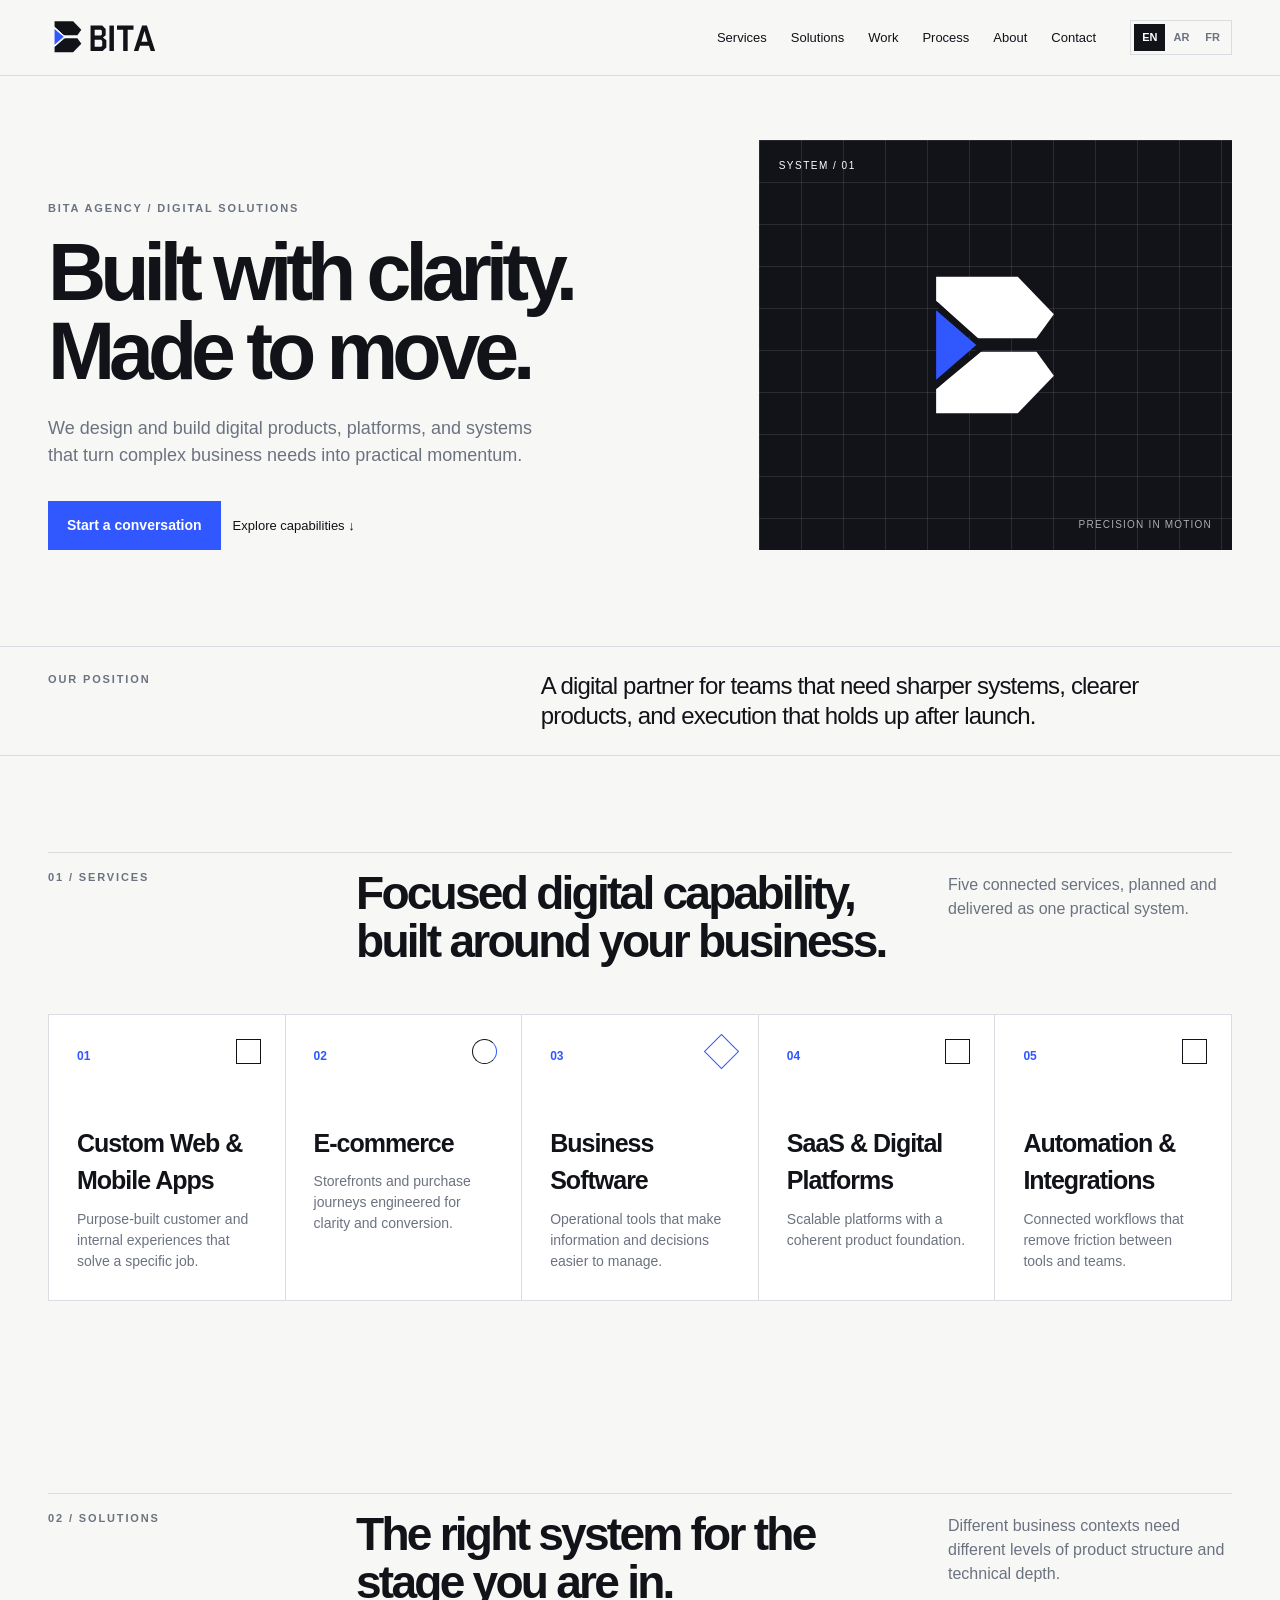
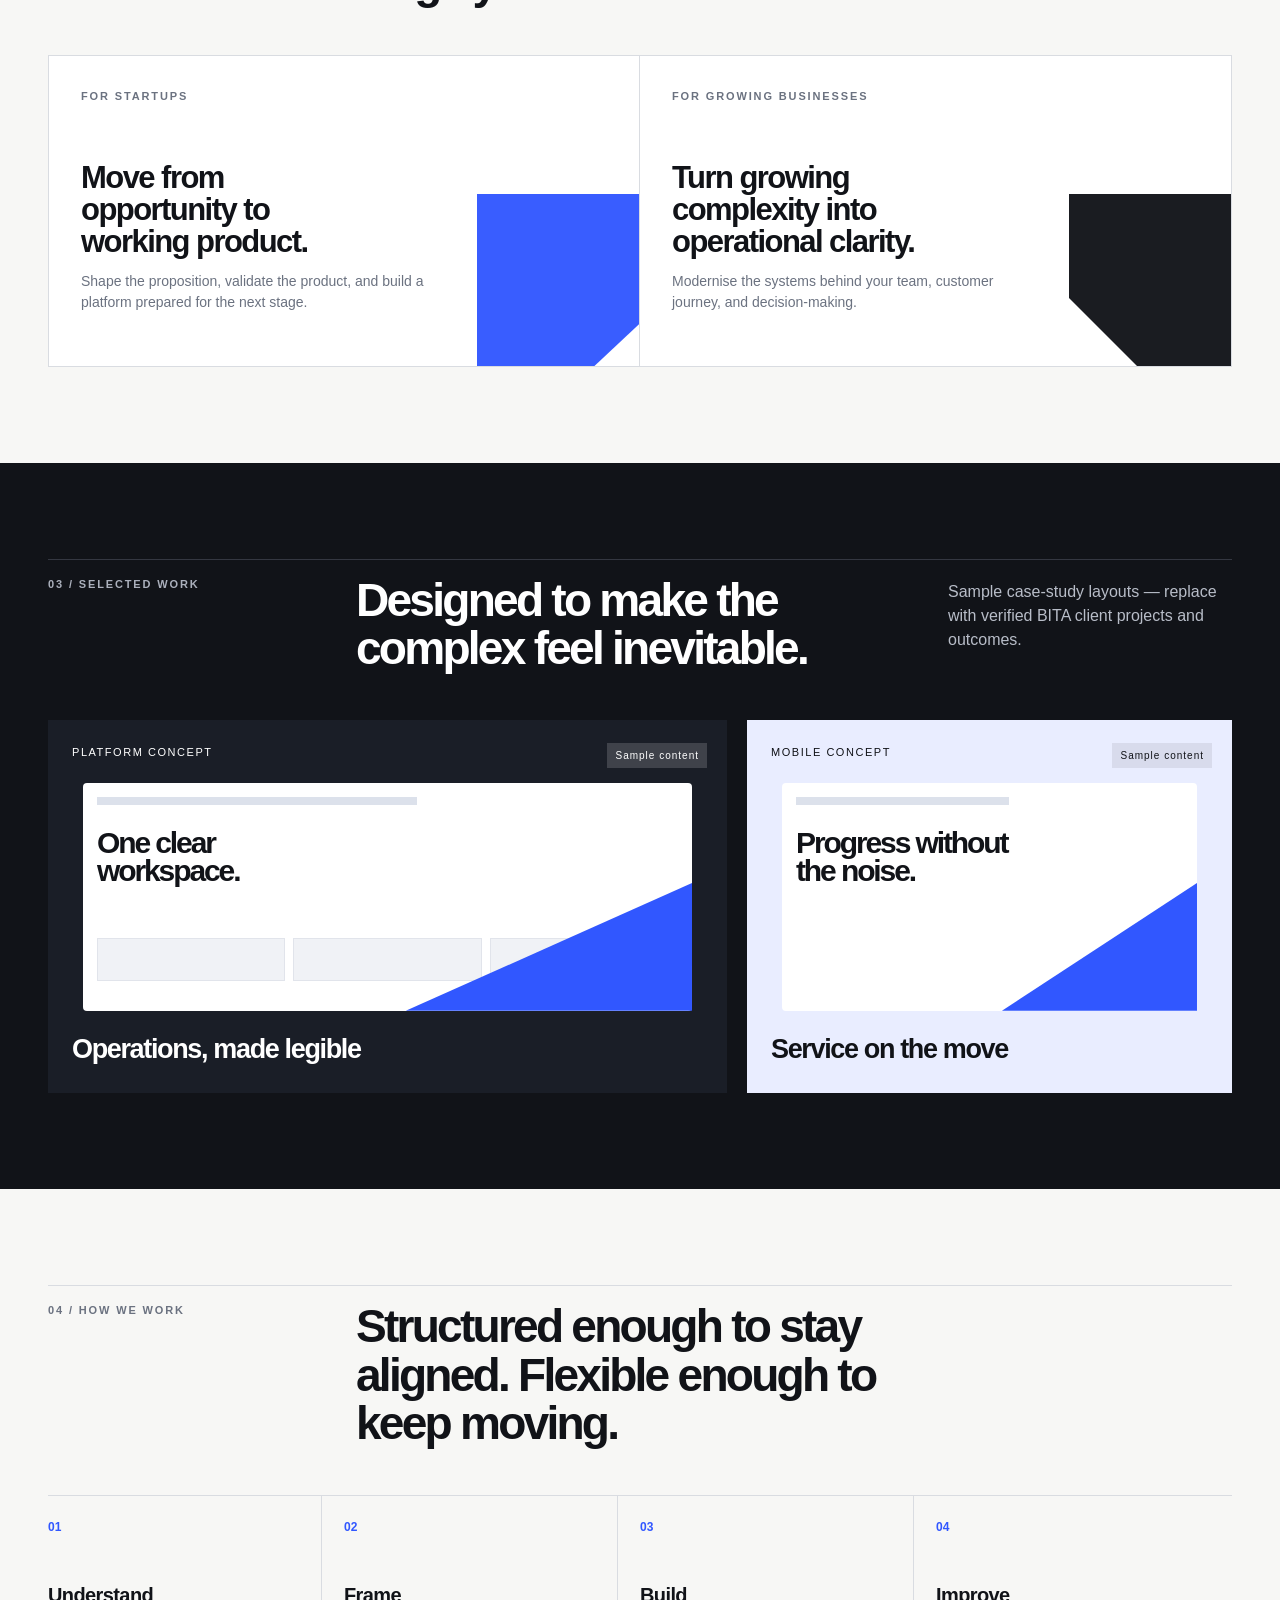
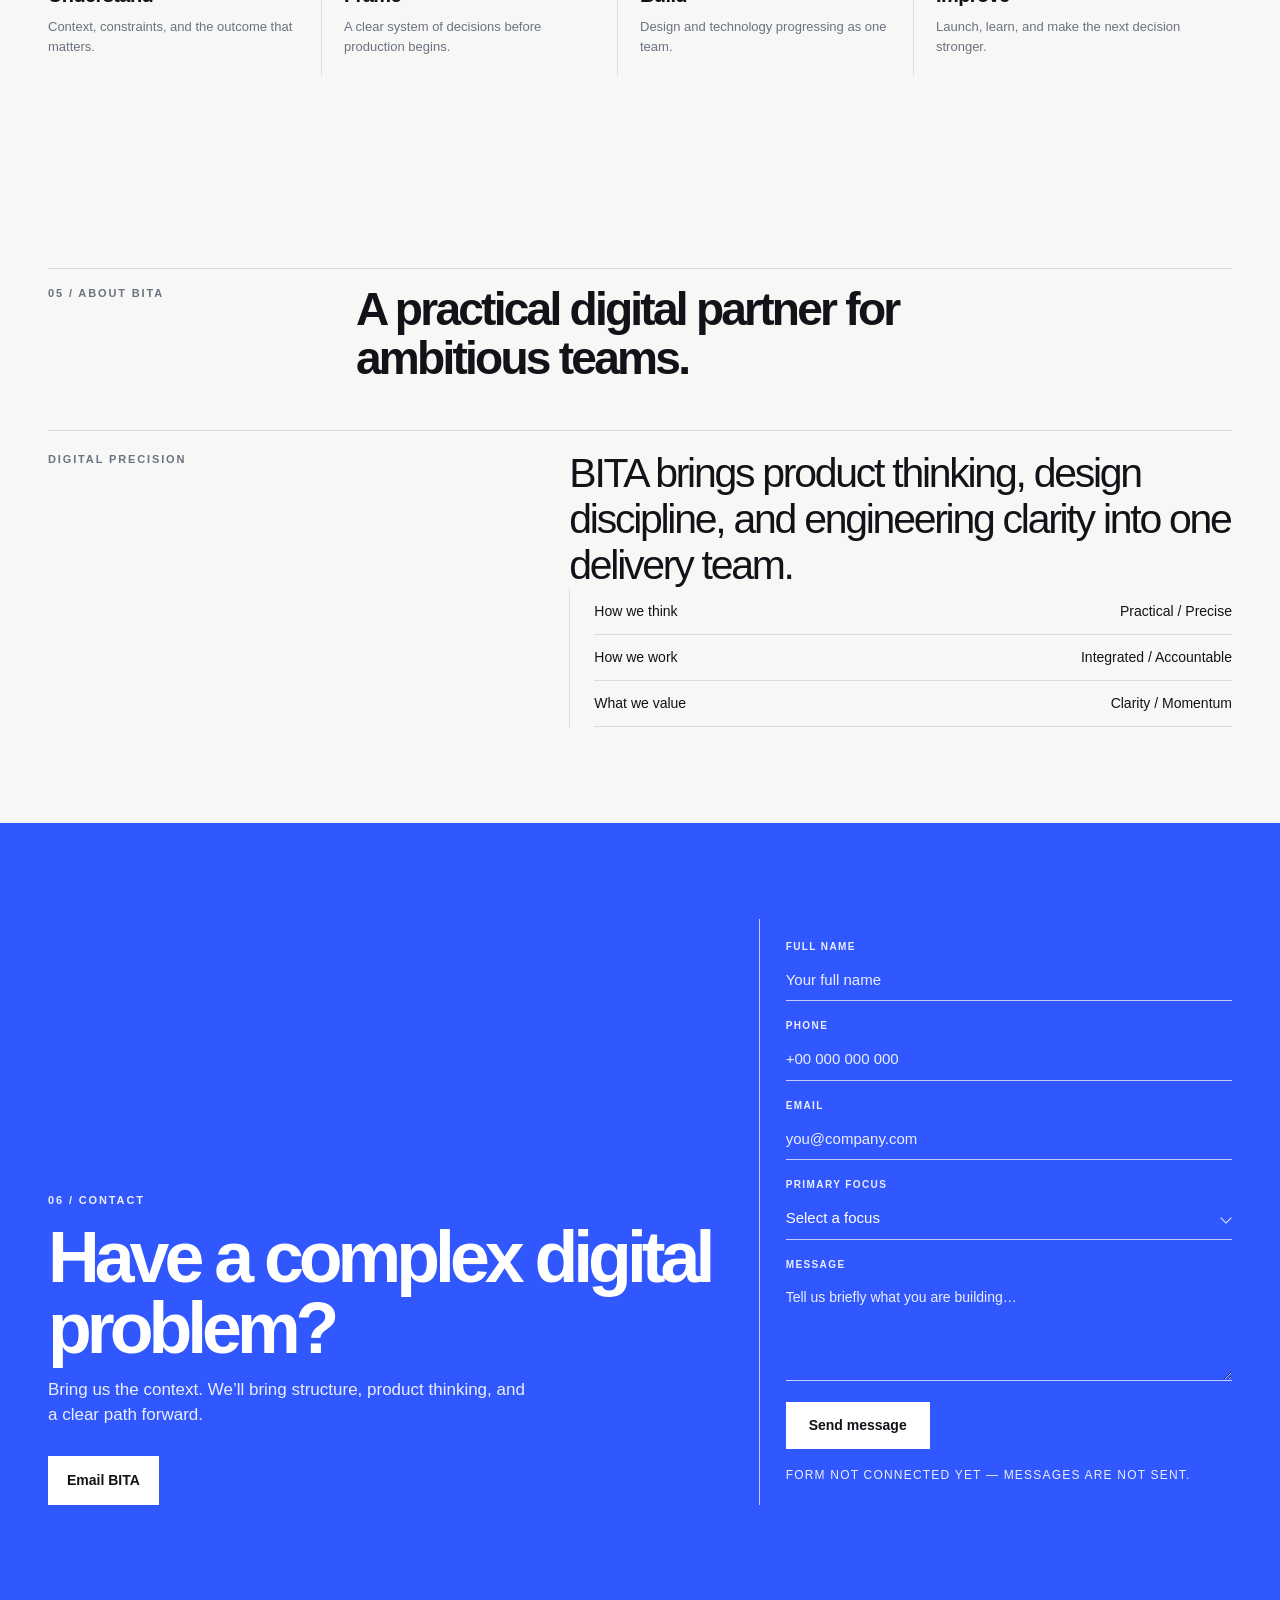
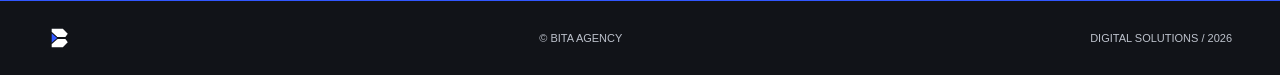
==== index.html @ 22b44eb3 "first commit" ====
<!doctype html>
<html lang="en" dir="ltr" data-lang="en">

<head>
    <meta charset="utf-8">
    <meta name="viewport" content="width=device-width,initial-scale=1">
    <title>BITA — Digital Solutions</title>
    <link rel="icon" href="favicon.svg" type="image/svg+xml">
    <link rel="apple-touch-icon" href="apple-touch-icon.png">
    <style>
        @import url('https://fonts.googleapis.com/css2?family=IBM+Plex+Sans+Arabic:wght@400;500;600&display=swap');

        :root {
            --ink: #111318;
            --blue: #3157FF;
            --paper: #F7F7F5;
            --white: #fff;
            --muted: #6B7280;
            --line: #D9DCE1;
            --s8: 8px;
            --s12: 12px;
            --s16: 16px;
            --s24: 24px;
            --s32: 32px;
            --s48: 48px;
            --s64: 64px;
            --s96: 96px;
            --font: "Geist", "Arial", sans-serif;
            --arabic: "IBM Plex Sans Arabic", Arial, sans-serif
        }

        * {
            box-sizing: border-box
        }

        html {
            scroll-behavior: smooth
        }

        body {
            margin: 0;
            background: var(--paper);
            color: var(--ink);
            font-family: var(--font);
            font-size: 16px;
            line-height: 1.5
        }

        button {
            font: inherit
        }

        button:focus-visible,
        a:focus-visible {
            outline: 3px solid var(--blue);
            outline-offset: 3px
        }

        .wrap {
            max-width: 1440px;
            margin: auto;
            padding: 0 48px
        }

        .eyebrow {
            font-size: 11px;
            font-weight: 700;
            letter-spacing: .17em;
            text-transform: uppercase;
            color: var(--muted)
        }

        .rule {
            height: 1px;
            background: var(--line)
        }

        .logo {
            display: flex;
            align-items: center;
            color: var(--ink)
        }

        .logo svg {
            display: block;
            width: auto;
            height: 36px
        }

        .mark-foot,
        .mark-hero {
            display: block;
            flex: 0 0 auto
        }

        .mark-foot svg {
            display: block;
            width: auto;
            height: 26px
        }

        header {
            height: 76px;
            display: flex;
            align-items: center;
            border-bottom: 1px solid var(--line)
        }

        header .wrap {
            width: 100%;
            display: flex;
            justify-content: space-between;
            align-items: center
        }

        .nav {
            display: flex;
            align-items: center;
            gap: 24px
        }

        .nav button,
        .text-button {
            background: transparent;
            border: 0;
            color: var(--ink);
            cursor: pointer;
            padding: 8px 0;
            font-size: 13px
        }

        .nav button:hover,
        .text-button:hover {
            color: var(--blue)
        }

        .lang {
            display: flex;
            border: 1px solid var(--line);
            padding: 3px;
            margin-left: 10px
        }

        .lang button {
            border: 0;
            background: transparent;
            padding: 5px 8px;
            font-size: 11px;
            font-weight: 700;
            cursor: pointer;
            color: var(--muted)
        }

        .lang button.active {
            background: var(--ink);
            color: #fff
        }

        .menu {
            display: none;
            background: none;
            border: 0;
            font-size: 24px
        }

        .hero {
            padding: var(--s64) 0 var(--s48);
            min-height: 570px;
            position: relative;
            overflow: hidden
        }

        .hero-grid {
            display: grid;
            grid-template-columns: 7fr 5fr;
            gap: var(--s48);
            align-items: end
        }

        .hero h1 {
            font-size: clamp(48px, 6.3vw, 88px);
            letter-spacing: -.075em;
            line-height: .98;
            max-width: 800px;
            margin: var(--s16) 0 var(--s24)
        }

        .hero p {
            max-width: 510px;
            font-size: 18px;
            color: var(--muted);
            margin: 0 0 var(--s32)
        }

        .actions {
            display: flex;
            gap: 12px;
            align-items: center
        }

        .button {
            border: 1px solid var(--ink);
            padding: 13px 18px;
            cursor: pointer;
            font-size: 14px;
            font-weight: 650;
            transition: .2s
        }

        .button.primary {
            background: var(--blue);
            color: #fff;
            border-color: var(--blue)
        }

        .button.primary:hover {
            background: #2447da
        }

        .button.dark {
            background: var(--ink);
            color: #fff
        }

        .button.ghost {
            background: transparent;
            color: var(--ink)
        }

        .hero-art {
            height: 410px;
            position: relative;
            background: var(--ink);
            overflow: hidden
        }

        .hero-art .gridlines {
            position: absolute;
            inset: 0;
            background-image: linear-gradient(rgba(255, 255, 255, .1) 1px, transparent 1px), linear-gradient(90deg, rgba(255, 255, 255, .1) 1px, transparent 1px);
            background-size: 42px 42px
        }

        .mark-hero {
            position: absolute;
            top: 50%;
            left: 50%;
            transform: translate(-50%, -50%);
            width: auto;
            height: 190px
        }

        .mark-hero svg {
            display: block;
            width: auto;
            height: 100%
        }

        .corner-note {
            position: absolute;
            left: 20px;
            top: 18px;
            color: #fff;
            font-size: 10px;
            letter-spacing: .15em;
            text-transform: uppercase
        }

        .axis {
            position: absolute;
            right: 20px;
            bottom: 18px;
            color: #fff;
            font-size: 10px;
            letter-spacing: .12em;
            opacity: .65
        }

        .statement-band {
            border-top: 1px solid var(--line);
            border-bottom: 1px solid var(--line);
            padding: 24px 0
        }

        .statement {
            display: grid;
            grid-template-columns: 2fr 3fr;
            gap: 32px
        }

        .statement p {
            font-size: 24px;
            line-height: 1.25;
            letter-spacing: -.035em;
            margin: 0;
            max-width: 710px
        }

        .section {
            padding: var(--s96) 0
        }

        .section-head {
            display: grid;
            grid-template-columns: 3fr 6fr 3fr;
            gap: 24px;
            border-top: 1px solid var(--line);
            padding-top: 16px;
            margin-bottom: 48px
        }

        .section-title {
            font-size: clamp(30px, 3.6vw, 52px);
            line-height: 1.05;
            letter-spacing: -.06em;
            margin: 0
        }

        .section-intro {
            color: var(--muted);
            margin: 4px 0 0;
            max-width: 430px
        }

        .services {
            display: grid;
            grid-template-columns: repeat(5, 1fr);
            border: 1px solid var(--line);
            border-right: 0
        }

        .solutions {
            display: grid;
            grid-template-columns: 1fr 1fr;
            border: 1px solid var(--line)
        }

        .solution {
            padding: 32px;
            min-height: 310px;
            position: relative;
            border-right: 1px solid var(--line);
            background: var(--white);
            overflow: hidden
        }

        .solution:last-child {
            border-right: 0
        }

        .solution h3 {
            font-size: 31px;
            line-height: 1.04;
            letter-spacing: -.05em;
            max-width: 270px;
            margin: 58px 0 12px
        }

        .solution p {
            max-width: 370px;
            font-size: 14px;
            color: var(--muted);
            margin: 0
        }

        .solution .solution-mark {
            position: absolute;
            right: -28px;
            bottom: -18px;
            width: 190px;
            height: 190px;
            background: var(--blue);
            clip-path: polygon(0 0, 100% 0, 100% 55%, 52% 100%, 0 100%);
            opacity: .96
        }

        .solution.growth .solution-mark {
            background: var(--ink);
            clip-path: polygon(0 0, 100% 0, 100% 100%, 45% 100%, 0 55%)
        }

        .about-grid {
            display: grid;
            grid-template-columns: 5fr 7fr;
            border-top: 1px solid var(--line);
            padding-top: 20px;
            gap: 48px
        }

        .about-copy {
            font-size: clamp(25px, 3.2vw, 43px);
            line-height: 1.12;
            letter-spacing: -.055em;
            margin: 0;
            max-width: 690px
        }

        .about-list {
            border-left: 1px solid var(--line);
            padding-left: 24px
        }

        .about-list div {
            padding: 12px 0;
            border-bottom: 1px solid var(--line);
            display: flex;
            justify-content: space-between;
            font-size: 14px
        }

        .about-list span:last-child {
            color: var(--muted)
        }

        .service {
            padding: 28px;
            border-right: 1px solid var(--line);
            min-height: 260px;
            position: relative;
            background: var(--white)
        }

        .service:hover {
            background: #f1f3ff
        }

        .service-no {
            font-size: 12px;
            color: var(--blue);
            font-weight: 700
        }

        .service h3 {
            font-size: 25px;
            letter-spacing: -.04em;
            margin: 58px 0 9px
        }

        .service p {
            font-size: 14px;
            color: var(--muted);
            margin: 0
        }

        .service .line-icon {
            position: absolute;
            right: 24px;
            top: 24px;
            width: 25px;
            height: 25px;
            border: 1.5px solid var(--ink)
        }

        .service:nth-child(2) .line-icon {
            border-radius: 50%;
            border-right-color: var(--blue)
        }

        .service:nth-child(3) .line-icon {
            transform: rotate(45deg);
            border-color: var(--blue)
        }

        .work {
            background: var(--ink);
            color: #fff
        }

        .work .section-head {
            border-color: #343741
        }

        .work .eyebrow {
            color: #abb0bc
        }

        .work .section-intro {
            color: #b8bdc8
        }

        .work-grid {
            display: grid;
            grid-template-columns: 1.4fr 1fr;
            gap: 20px
        }

        .case {
            min-height: 370px;
            position: relative;
            padding: 24px;
            overflow: hidden;
            background: #1a1e27;
            display: flex;
            flex-direction: column
        }

        .case.light {
            background: #e9edff;
            color: var(--ink)
        }

        .case small {
            font-size: 11px;
            letter-spacing: .14em;
            text-transform: uppercase
        }

        .case h3 {
            margin: auto 0 0;
            font-size: 27px;
            letter-spacing: -.05em
        }

        .case .sample {
            position: absolute;
            top: 23px;
            right: 20px;
            background: rgba(255, 255, 255, .16);
            padding: 5px 8px;
            font-size: 10px;
            letter-spacing: .1em
        }

        .light .sample {
            background: rgba(17, 19, 24, .08)
        }

        .screen {
            position: relative;
            flex: 0 0 auto;
            height: 228px;
            margin: 22px 11px 18px;
            background: #fff;
            color: var(--ink);
            padding: 14px;
            border-radius: 4px
        }

        .screen-nav {
            height: 8px;
            width: 55%;
            background: #dce1eb;
            margin-bottom: 24px
        }

        .screen-title {
            font-weight: 800;
            font-size: 30px;
            letter-spacing: -.07em;
            max-width: 220px;
            line-height: .95
        }

        .screen-blue {
            position: absolute;
            right: 0;
            bottom: 0;
            width: 47%;
            height: 56%;
            background: var(--blue);
            clip-path: polygon(100% 0, 100% 100%, 0 100%)
        }

        .screen-grid {
            position: absolute;
            bottom: 30px;
            left: 14px;
            right: 14px;
            display: grid;
            grid-template-columns: repeat(3, 1fr);
            gap: 8px
        }

        .screen-grid b {
            height: 43px;
            background: #f0f2f6;
            border: 1px solid #e1e4eb
        }

        .process {
            display: grid;
            grid-template-columns: repeat(4, 1fr);
            border-top: 1px solid var(--line)
        }

        .step {
            padding: 22px 22px 0 0;
            margin-right: 22px;
            border-right: 1px solid var(--line);
            min-height: 180px
        }

        .step:last-child {
            border: 0
        }

        .step b {
            display: block;
            font-size: 12px;
            color: var(--blue);
            margin-bottom: 44px
        }

        .step h3 {
            font-size: 20px;
            letter-spacing: -.03em;
            margin: 0 0 7px
        }

        .step p {
            font-size: 13px;
            color: var(--muted);
            margin: 0
        }

        .contact {
            padding: var(--s96) 0;
            background: var(--blue);
            color: #fff
        }

        .contact-grid {
            display: grid;
            grid-template-columns: 7fr 5fr;
            gap: 48px;
            align-items: end
        }

        .contact h2 {
            font-size: clamp(44px, 5.6vw, 76px);
            line-height: .98;
            letter-spacing: -.07em;
            margin: 14px 0
        }

        .contact p {
            max-width: 490px;
            margin: 0;
            color: rgba(255, 255, 255, .9);
            font-size: 17px
        }

        .contact .button {
            background: #fff;
            border-color: #fff;
            color: var(--ink);
            margin-top: 28px
        }

        .contact-side {
            border-left: 1px solid rgba(255, 255, 255, .7);
            padding: 20px 0 20px 26px
        }

        .contact-side p {
            font-size: 12px;
            line-height: 1.6
        }

        .contact .eyebrow {
            color: rgba(255, 255, 255, .9)
        }

        .contact-form {
            display: grid;
            gap: 17px;
            margin: 0
        }

        .field {
            display: grid;
            gap: 6px
        }

        .field label {
            font-size: 10px;
            font-weight: 700;
            letter-spacing: .14em;
            text-transform: uppercase;
            color: rgba(255, 255, 255, .9)
        }

        .field input,
        .field select,
        .field textarea {
            width: 100%;
            background: transparent;
            border: 0;
            border-bottom: 1px solid rgba(255, 255, 255, .7);
            color: #fff;
            font: inherit;
            font-size: 15px;
            padding: 9px 0;
            border-radius: 0;
            appearance: none;
            -webkit-appearance: none;
            transition: border-color .2s, box-shadow .2s
        }

        .field textarea {
            resize: vertical;
            min-height: 92px;
            line-height: 1.5;
            font-size: 14px
        }

        .field input::placeholder,
        .field textarea::placeholder {
            color: rgba(255, 255, 255, .9);
            opacity: 1
        }

        .field input:focus,
        .field select:focus,
        .field textarea:focus {
            outline: none;
            border-bottom-color: #fff;
            box-shadow: 0 1px 0 0 #fff
        }

        .sel {
            position: relative;
            display: block
        }

        .sel:after {
            content: "";
            position: absolute;
            inset-inline-end: 2px;
            top: 16px;
            width: 7px;
            height: 7px;
            border-right: 1.5px solid rgba(255, 255, 255, .9);
            border-bottom: 1.5px solid rgba(255, 255, 255, .9);
            transform: rotate(45deg);
            pointer-events: none
        }

        .field select option {
            background: #111318;
            color: #fff
        }

        .contact-form .contact-submit {
            justify-self: start;
            margin: 4px 0 0;
            padding: 12px 22px;
            background: #fff;
            border-color: #fff;
            color: var(--ink);
            font-weight: 650;
            cursor: pointer
        }

        .contact-form .sample-note {
            margin: 0;
            color: rgba(255, 255, 255, .9);
            opacity: 1;
            max-width: none;
            font-size: 12px;
            line-height: 1.6
        }

        .sample-note {
            font-size: 10px;
            letter-spacing: .1em;
            text-transform: uppercase;
            opacity: .72
        }

        footer {
            padding: 24px 0;
            background: var(--ink);
            color: #fff
        }

        footer .wrap {
            display: flex;
            align-items: center;
            gap: 16px;
            justify-content: space-between;
            font-size: 11px;
            color: #bdc2cc
        }

        .ar {
            font-family: var(--arabic);
            display: none
        }

        .fr {
            display: none
        }

        html[data-lang="ar"] .en,
        html[data-lang="fr"] .en {
            display: none
        }

        html[data-lang="ar"] .fr,
        html[data-lang="fr"] .ar {
            display: none
        }

        html[data-lang="ar"] .ar,
        html[data-lang="fr"] .fr {
            display: block
        }

        html[data-lang="ar"] .hero h1,
        html[data-lang="ar"] .section-title,
        html[data-lang="ar"] .contact h2 {
            letter-spacing: -.04em
        }

        html[data-lang="ar"] .hero-grid,
        html[data-lang="ar"] .contact-grid {
            direction: rtl
        }

        html[data-lang="ar"] .hero-art {
            text-align: left
        }

        html[data-lang="ar"] .statement,
        html[data-lang="ar"] .section-head {
            direction: rtl
        }

        html[data-lang="ar"] .service,
        html[data-lang="ar"] .step {
            text-align: right
        }

        html[data-lang="ar"] .step {
            border-right: 0;
            border-left: 1px solid var(--line);
            padding: 22px 0 0 22px;
            margin: 0 0 0 22px
        }

        html[data-lang="ar"] .contact-side {
            border-left: 0;
            border-right: 1px solid rgba(255, 255, 255, .7);
            padding: 20px 26px 20px 0
        }

        @media(max-width:1050px) {
            .services {
                grid-template-columns: repeat(3, 1fr)
            }
        }

        @media(max-width:760px) {
            .wrap {
                padding: 0 20px
            }

            .nav {
                display: flex;
                margin-left: auto
            }

            .nav>button {
                display: none
            }

            .lang {
                margin-left: 0
            }

            .menu {
                display: block
            }

            .hero {
                padding: 48px 0 24px
            }

            .hero-grid,
            .contact-grid,
            .statement {
                grid-template-columns: 1fr;
                gap: 28px
            }

            .hero-art {
                height: 280px
            }

            .mark-hero {
                height: 120px
            }

            .hero h1 {
                font-size: 51px
            }

            .section {
                padding: 64px 0
            }

            .section-head {
                grid-template-columns: 1fr;
                gap: 14px;
                margin-bottom: 28px
            }

            .services,
            .work-grid,
            .process,
            .solutions,
            .about-grid {
                grid-template-columns: 1fr
            }

            .solution {
                border-right: 0;
                border-bottom: 1px solid var(--line);
                min-height: 240px
            }

            .solution:last-child {
                border-bottom: 0
            }

            .about-list {
                border-left: 0;
                padding-left: 0
            }

            .services {
                border-right: 1px solid var(--line)
            }

            .service {
                min-height: 190px;
                border-right: 0;
                border-bottom: 1px solid var(--line)
            }

            .process {
                border-top: 1px solid var(--line)
            }

            .step,
            html[data-lang="ar"] .step {
                border-right: 0;
                border-left: 0;
                border-bottom: 1px solid var(--line);
                padding: 20px 0;
                margin: 0;
                min-height: 0
            }

            .step b {
                margin-bottom: 24px
            }

            .contact {
                padding: 64px 0
            }

            .contact-side,
            html[data-lang="ar"] .contact-side {
                border-left: 0;
                border-right: 0;
                border-top: 1px solid rgba(255, 255, 255, .7);
                padding: 20px 0
            }

            .work-grid {
                gap: 12px
            }

            .case {
                min-height: 300px
            }

            .screen {
                height: 190px;
                margin: 18px 0 16px
            }

            .logo svg {
                height: 30px
            }
        }

        @media(prefers-reduced-motion:reduce) {
            html {
                scroll-behavior: auto
            }

            .button {
                transition: none
            }
        }
    </style>
</head>

<body>
    <header>
        <div class="wrap">
            <div class="logo" data-i18n="BITA Digital Solutions|BITA للحلول الرقمية|BITA Solutions digitales"
                aria-label="BITA Digital Solutions">
                <svg viewBox="0 0 450 110" width="450" height="110" aria-hidden="true" focusable="false">
                    <g transform="translate(20 4) scale(.93)">
                        <path fill="#111318" d="M0 0H61L88 28L75 46H30L0 18Z" />
                        <path fill="#111318" d="M30 56H75L88 74L61 102H0V84Z" />
                        <path fill="#3157FF" d="M0 25L30 51L0 77Z" />
                        <path fill="none" stroke="#FFFFFF" stroke-width="3" stroke-linejoin="miter"
                            d="M0 20L36 52L0 82" />
                    </g>
                    <g transform="translate(130 17) scale(1.05)" fill="#111318">
                        <path
                            d="M0 0H34L44 10V28L36 35L46 43V64L35 74H0V0ZM12 12V29H30L33 26V15L30 12H12ZM12 41V62H31L34 59V46L31 41H12Z" />
                        <path d="M55 0H68V74H55Z" />
                        <path d="M77 0H125V12H108V74H95V12H77Z" />
                        <path d="M150 0H164L188 74H175L170 59H144L139 74H126L150 0ZM157 16L148 47H166L157 16Z" />
                    </g>
                </svg>
            </div>
            <nav class="nav" data-i18n="Primary navigation|التنقل الرئيسي|Navigation principale"
                aria-label="Primary navigation"><button data-go="services"><span class="en">Services</span><span
                        class="ar">الخدمات</span><span class="fr">Services</span></button><button
                    data-go="solutions"><span class="en">Solutions</span><span class="ar">الحلول</span><span
                        class="fr">Solutions</span></button><button data-go="work"><span class="en">Work</span><span
                        class="ar">الأعمال</span><span class="fr">Réalisations</span></button><button
                    data-go="process"><span class="en">Process</span><span class="ar">المنهجية</span><span
                        class="fr">Méthode</span></button><button data-go="about"><span class="en">About</span><span
                        class="ar">من نحن</span><span class="fr">À propos</span></button><button data-go="contact"><span
                        class="en">Contact</span><span class="ar">تواصل</span><span class="fr">Contact</span></button>
                <div class="lang" role="group" data-i18n="Language|اللغة|Langue" aria-label="Language"><button
                        class="active" data-lang="en" lang="en">EN</button><button data-lang="ar"
                        lang="ar">AR</button><button data-lang="fr" lang="fr">FR</button></div>
            </nav><button class="menu" data-go="contact"
                data-i18n="Jump to contact|الانتقال إلى التواصل|Accéder à la section contact"
                aria-label="Jump to contact">↗</button>
        </div>
    </header>
    <main>
        <section class="hero">
            <div class="wrap hero-grid">
                <div>
                    <div class="eyebrow en">BITA AGENCY / DIGITAL SOLUTIONS</div>
                    <div class="eyebrow ar">BITA AGENCY / حلول رقمية</div>
                    <div class="eyebrow fr">BITA AGENCY / SOLUTIONS DIGITALES</div>
                    <h1 class="en">Built with clarity.<br>Made to move.</h1>
                    <h1 class="ar">نبني بوضوح.<br>لنحرّك عملك للأمام.</h1>
                    <h1 class="fr">Conçu avec clarté.<br>Prêt à avancer.</h1>
                    <p class="en">We design and build digital products, platforms, and systems that turn complex
                        business needs into practical momentum.</p>
                    <p class="ar">نصمم ونبني منتجات ومنصات وأنظمة رقمية تحول احتياجات الأعمال المعقدة إلى تقدم عملي
                        وواضح.</p>
                    <p class="fr">Nous concevons et développons des produits, des plateformes et des systèmes numériques
                        qui transforment des besoins métiers complexes en élan concret.</p>
                    <div class="actions"><button class="button primary" data-go="contact"><span class="en">Start a
                                conversation</span><span class="ar">ابدأ محادثة</span><span class="fr">Démarrer une
                                conversation</span></button><button class="text-button" data-go="services"><span
                                class="en">Explore capabilities ↓</span><span class="ar">استكشف قدراتنا ↓</span><span
                                class="fr">Découvrir nos expertises ↓</span></button></div>
                </div>
                <div class="hero-art"
                    data-i18n="Abstract BITA modular visual|تمثيل بصري تجريدي من BITA|Visuel modulaire abstrait BITA"
                    aria-label="Abstract BITA modular visual">
                    <div class="gridlines"></div>
                    <div class="corner-note">SYSTEM / 01</div>
                    <div class="mark-hero">
                        <svg viewBox="0 0 128 142" width="128" height="142" aria-hidden="true" focusable="false">
                            <g transform="translate(20 20)">
                                <path fill="#FFFFFF" d="M0 0H61L88 28L75 46H30L0 18Z" />
                                <path fill="#FFFFFF" d="M30 56H75L88 74L61 102H0V84Z" />
                                <path fill="#3157FF" d="M0 25L30 51L0 77Z" />
                                <path fill="none" stroke="#111318" stroke-width="3" stroke-linejoin="miter"
                                    d="M0 20L36 52L0 82" />
                            </g>
                        </svg>
                    </div>
                    <div class="axis">PRECISION IN MOTION</div>
                </div>
            </div>
        </section>
        <section class="statement-band">
            <div class="wrap statement">
                <div class="eyebrow en">OUR POSITION</div>
                <div class="eyebrow ar">موقعنا</div>
                <div class="eyebrow fr">NOTRE POSITIONNEMENT</div>
                <p class="en">A digital partner for teams that need sharper systems, clearer products, and execution
                    that holds up after launch.</p>
                <p class="ar">شريك رقمي للفرق التي تحتاج إلى أنظمة أدق، ومنتجات أوضح، وتنفيذ يصمد بعد الإطلاق.</p>
                <p class="fr">Un partenaire digital pour les équipes qui exigent des systèmes plus solides, des produits
                    plus clairs et une exécution qui tient après la mise en ligne.</p>
            </div>
        </section>
        <section class="section" id="services">
            <div class="wrap">
                <div class="section-head">
                    <div class="eyebrow en">01 / SERVICES</div>
                    <div class="eyebrow ar">01 / الخدمات</div>
                    <div class="eyebrow fr">01 / SERVICES</div>
                    <h2 class="section-title en">Focused digital capability, built around your business.</h2>
                    <h2 class="section-title ar">قدرات رقمية مركزة، مبنية حول عملك.</h2>
                    <h2 class="section-title fr">Une expertise numérique ciblée, construite autour de votre entreprise.
                    </h2>
                    <p class="section-intro en">Five connected services, planned and delivered as one practical system.
                    </p>
                    <p class="section-intro ar">خمس خدمات مترابطة، مخططة ومنفذة كنظام عملي واحد.</p>
                    <p class="section-intro fr">Cinq services connectés, planifiés et livrés comme un seul système
                        concret.</p>
                </div>
                <div class="services">
                    <article class="service"><span class="service-no">01</span><i class="line-icon"></i>
                        <h3 class="en">Custom Web &amp; Mobile Apps</h3>
                        <h3 class="ar">تطبيقات الويب والجوال المخصصة</h3>
                        <h3 class="fr">Applications Web &amp; Mobile sur mesure</h3>
                        <p class="en">Purpose-built customer and internal experiences that solve a specific job.</p>
                        <p class="ar">تجارب مخصصة للعملاء والفرق الداخلية لحل احتياج محدد.</p>
                        <p class="fr">Des expériences clients et internes conçues sur mesure pour répondre à un besoin
                            précis.</p>
                    </article>
                    <article class="service"><span class="service-no">02</span><i class="line-icon"></i>
                        <h3 class="en">E-commerce</h3>
                        <h3 class="ar">التجارة الإلكترونية</h3>
                        <h3 class="fr">E-commerce</h3>
                        <p class="en">Storefronts and purchase journeys engineered for clarity and conversion.</p>
                        <p class="ar">متاجر ومسارات شراء مصممة للوضوح والتحويل.</p>
                        <p class="fr">Des boutiques et des parcours d’achat conçus pour la clarté et la conversion.</p>
                    </article>
                    <article class="service"><span class="service-no">03</span><i class="line-icon"></i>
                        <h3 class="en">Business Software</h3>
                        <h3 class="ar">برمجيات الأعمال</h3>
                        <h3 class="fr">Logiciels de gestion</h3>
                        <p class="en">Operational tools that make information and decisions easier to manage.</p>
                        <p class="ar">أدوات تشغيلية تسهّل إدارة المعلومات والقرارات.</p>
                        <p class="fr">Des outils opérationnels qui simplifient la gestion de l’information et de la
                            décision.</p>
                    </article>
                    <article class="service"><span class="service-no">04</span><i class="line-icon"></i>
                        <h3 class="en">SaaS &amp; Digital Platforms</h3>
                        <h3 class="ar">منصات SaaS والمنتجات الرقمية</h3>
                        <h3 class="fr">SaaS &amp; Plateformes numériques</h3>
                        <p class="en">Scalable platforms with a coherent product foundation.</p>
                        <p class="ar">منصات قابلة للتوسع بأساس منتج متماسك.</p>
                        <p class="fr">Des plateformes évolutives, bâties sur un socle produit cohérent.</p>
                    </article>
                    <article class="service"><span class="service-no">05</span><i class="line-icon"></i>
                        <h3 class="en">Automation &amp; Integrations</h3>
                        <h3 class="ar">الأتمتة والتكاملات</h3>
                        <h3 class="fr">Automatisation &amp; Intégrations</h3>
                        <p class="en">Connected workflows that remove friction between tools and teams.</p>
                        <p class="ar">تدفقات عمل مترابطة تقلل الاحتكاك بين الأدوات والفرق.</p>
                        <p class="fr">Des flux de travail connectés qui suppriment les frictions entre les outils et les
                            équipes.</p>
                    </article>
                </div>
            </div>
        </section>
        <section class="section" id="solutions">
            <div class="wrap">
                <div class="section-head">
                    <div class="eyebrow en">02 / SOLUTIONS</div>
                    <div class="eyebrow ar">02 / الحلول</div>
                    <div class="eyebrow fr">02 / SOLUTIONS</div>
                    <h2 class="section-title en">The right system for the stage you are in.</h2>
                    <h2 class="section-title ar">النظام المناسب للمرحلة التي تمر بها.</h2>
                    <h2 class="section-title fr">Le bon système pour l’étape où vous en êtes.</h2>
                    <p class="section-intro en">Different business contexts need different levels of product structure
                        and technical depth.</p>
                    <p class="section-intro ar">سياقات الأعمال المختلفة تحتاج إلى مستويات مختلفة من هيكل المنتج والعمق
                        التقني.</p>
                    <p class="section-intro fr">Chaque contexte métier exige un certain niveau de structuration produit
                        et de profondeur technique.</p>
                </div>
                <div class="solutions">
                    <article class="solution">
                        <div class="eyebrow en">FOR STARTUPS</div>
                        <div class="eyebrow ar">للشركات الناشئة</div>
                        <div class="eyebrow fr">POUR LES STARTUPS</div>
                        <h3 class="en">Move from opportunity to working product.</h3>
                        <h3 class="ar">من الفرصة إلى منتج يعمل.</h3>
                        <h3 class="fr">De l’opportunité au produit opérationnel.</h3>
                        <p class="en">Shape the proposition, validate the product, and build a platform prepared for the
                            next stage.</p>
                        <p class="ar">صياغة الفكرة والتحقق من المنتج وبناء منصة مهيأة للمرحلة التالية.</p>
                        <p class="fr">Affiner la proposition, valider le produit et bâtir une plateforme prête pour
                            l’étape suivante.</p><i class="solution-mark"></i>
                    </article>
                    <article class="solution growth">
                        <div class="eyebrow en">FOR GROWING BUSINESSES</div>
                        <div class="eyebrow ar">للشركات المتنامية</div>
                        <div class="eyebrow fr">POUR LES ENTREPRISES EN CROISSANCE</div>
                        <h3 class="en">Turn growing complexity into operational clarity.</h3>
                        <h3 class="ar">حوّل التعقيد المتزايد إلى وضوح تشغيلي.</h3>
                        <h3 class="fr">Transformer la complexité croissante en clarté opérationnelle.</h3>
                        <p class="en">Modernise the systems behind your team, customer journey, and decision-making.</p>
                        <p class="ar">تحديث الأنظمة خلف فرقك ورحلة العميل وآلية اتخاذ القرار.</p>
                        <p class="fr">Moderniser les systèmes qui soutiennent vos équipes, le parcours client et la
                            prise de décision.</p><i class="solution-mark"></i>
                    </article>
                </div>
            </div>
        </section>
        <section class="work section" id="work">
            <div class="wrap">
                <div class="section-head">
                    <div class="eyebrow en">03 / SELECTED WORK</div>
                    <div class="eyebrow ar">03 / أعمال مختارة</div>
                    <div class="eyebrow fr">03 / RÉALISATIONS SÉLECTIONNÉES</div>
                    <h2 class="section-title en">Designed to make the complex feel inevitable.</h2>
                    <h2 class="section-title ar">تصميم يجعل المعقد يبدو بديهيًا.</h2>
                    <h2 class="section-title fr">Une conception qui fait de la complexité une évidence.</h2>
                    <p class="section-intro en">Sample case-study layouts — replace with verified BITA client projects
                        and outcomes.</p>
                    <p class="section-intro ar">نماذج لتخطيط دراسات الحالة — تُستبدل بمشاريع BITA ونتائج العملاء
                        المُوثقة.</p>
                    <p class="section-intro fr">Maquettes d’études de cas — à remplacer par les projets et les résultats
                        clients vérifiés de BITA.</p>
                </div>
                <div class="work-grid">
                    <article class="case"><small class="en">Platform concept</small><small class="ar">مفهوم
                            منصة</small><small class="fr">Concept de plateforme</small><span class="sample en">Sample
                            content</span><span class="sample ar">محتوى تجريبي</span><span class="sample fr">Contenu de
                            démonstration</span>
                        <div class="screen">
                            <div class="screen-nav"></div>
                            <div class="screen-title en">One clear workspace.</div>
                            <div class="screen-title ar">مساحة عمل واحدة وواضحة.</div>
                            <div class="screen-title fr">Un espace de travail unique et clair.</div>
                            <div class="screen-grid"><b></b><b></b><b></b></div>
                            <div class="screen-blue"></div>
                        </div>
                        <h3 class="en">Operations, made legible</h3>
                        <h3 class="ar">عمليات أكثر وضوحًا</h3>
                        <h3 class="fr">Des opérations lisibles</h3>
                    </article>
                    <article class="case light"><small class="en">Mobile concept</small><small class="ar">مفهوم
                            جوّال</small><small class="fr">Concept mobile</small><span class="sample en">Sample
                            content</span><span class="sample ar">محتوى تجريبي</span><span class="sample fr">Contenu de
                            démonstration</span>
                        <div class="screen">
                            <div class="screen-nav"></div>
                            <div class="screen-title en">Progress without the noise.</div>
                            <div class="screen-title ar">تقدم بلا ضوضاء.</div>
                            <div class="screen-title fr">De la progression, sans le bruit.</div>
                            <div class="screen-blue"></div>
                        </div>
                        <h3 class="en">Service on the move</h3>
                        <h3 class="ar">خدمة تتحرك معك</h3>
                        <h3 class="fr">Un service en mouvement</h3>
                    </article>
                </div>
            </div>
        </section>
        <section class="section" id="process">
            <div class="wrap">
                <div class="section-head">
                    <div class="eyebrow en">04 / HOW WE WORK</div>
                    <div class="eyebrow ar">04 / كيف نعمل</div>
                    <div class="eyebrow fr">04 / NOTRE MÉTHODE</div>
                    <h2 class="section-title en">Structured enough to stay aligned. Flexible enough to keep moving.</h2>
                    <h2 class="section-title ar">منهجية منظمة تحافظ على التوافق، ومرنة تحافظ على التقدم.</h2>
                    <h2 class="section-title fr">Assez structuré pour rester alignés. Assez souple pour garder le
                        rythme.</h2>
                </div>
                <div class="process">
                    <article class="step"><b>01</b>
                        <h3 class="en">Understand</h3>
                        <h3 class="ar">نفهم</h3>
                        <h3 class="fr">Comprendre</h3>
                        <p class="en">Context, constraints, and the outcome that matters.</p>
                        <p class="ar">السياق والقيود والنتيجة التي تهم فعلاً.</p>
                        <p class="fr">Le contexte, les contraintes et le résultat qui compte vraiment.</p>
                    </article>
                    <article class="step"><b>02</b>
                        <h3 class="en">Frame</h3>
                        <h3 class="ar">نؤطر</h3>
                        <h3 class="fr">Cadrer</h3>
                        <p class="en">A clear system of decisions before production begins.</p>
                        <p class="ar">نظام قرارات واضح قبل بدء التنفيذ.</p>
                        <p class="fr">Un système de décisions clair avant le lancement de la production.</p>
                    </article>
                    <article class="step"><b>03</b>
                        <h3 class="en">Build</h3>
                        <h3 class="ar">نبني</h3>
                        <h3 class="fr">Construire</h3>
                        <p class="en">Design and technology progressing as one team.</p>
                        <p class="ar">التصميم والتقنية يتقدمان كفريق واحد.</p>
                        <p class="fr">Le design et la technologie qui avancent comme une seule équipe.</p>
                    </article>
                    <article class="step"><b>04</b>
                        <h3 class="en">Improve</h3>
                        <h3 class="ar">نحسّن</h3>
                        <h3 class="fr">Améliorer</h3>
                        <p class="en">Launch, learn, and make the next decision stronger.</p>
                        <p class="ar">نُطلق ونتعلم ونجعل القرار التالي أقوى.</p>
                        <p class="fr">Lancer, apprendre et rendre la prochaine décision plus juste.</p>
                    </article>
                </div>
            </div>
        </section>
        <section class="section" id="about">
            <div class="wrap">
                <div class="section-head">
                    <div class="eyebrow en">05 / ABOUT BITA</div>
                    <div class="eyebrow ar">05 / عن BITA</div>
                    <div class="eyebrow fr">05 / À PROPOS DE BITA</div>
                    <h2 class="section-title en">A practical digital partner for ambitious teams.</h2>
                    <h2 class="section-title ar">شريك رقمي عملي للفرق الطموحة.</h2>
                    <h2 class="section-title fr">Un partenaire digital pragmatique pour les équipes ambitieuses.</h2>
                </div>
                <div class="about-grid">
                    <div class="eyebrow en">DIGITAL PRECISION</div>
                    <div class="eyebrow ar">دقة رقمية</div>
                    <div class="eyebrow fr">PRÉCISION NUMÉRIQUE</div>
                    <div>
                        <p class="about-copy en">BITA brings product thinking, design discipline, and engineering
                            clarity into one delivery team.</p>
                        <p class="about-copy ar">تجمع BITA بين التفكير في المنتج، وانضباط التصميم، ووضوح الهندسة في فريق
                            تنفيذ واحد.</p>
                        <p class="about-copy fr">BITA réunit la pensée produit, la rigueur du design et la clarté de
                            l’ingénierie au sein d’une seule équipe de delivery.</p>
                        <div class="about-list">
                            <div><span class="en">How we think</span><span class="ar">كيف نفكر</span><span
                                    class="fr">Notre façon de penser</span><span class="en">Practical /
                                    Precise</span><span class="ar">عملي / دقيق</span><span class="fr">Pragmatique /
                                    Précis</span></div>
                            <div><span class="en">How we work</span><span class="ar">كيف نعمل</span><span
                                    class="fr">Notre façon de travailler</span><span class="en">Integrated /
                                    Accountable</span><span class="ar">متكامل / مسؤول</span><span class="fr">Intégrés /
                                    Responsables</span></div>
                            <div><span class="en">What we value</span><span class="ar">ما نُقدّره</span><span
                                    class="fr">Nos priorités</span><span class="en">Clarity / Momentum</span><span
                                    class="ar">وضوح / تقدم</span><span class="fr">Clarté / Élan</span></div>
                        </div>
                    </div>
                </div>
        </section>
        <section class="contact" id="contact">
            <div class="wrap contact-grid">
                <div>
                    <div class="eyebrow en">06 / CONTACT</div>
                    <div class="eyebrow ar">06 / تواصل</div>
                    <div class="eyebrow fr">06 / CONTACT</div>
                    <h2 class="en">Have a complex digital problem?</h2>
                    <h2 class="ar">لديك تحدٍ رقمي معقد؟</h2>
                    <h2 class="fr">Vous avez un problème numérique complexe ?</h2>
                    <p class="en">Bring us the context. We’ll bring structure, product thinking, and a clear path
                        forward.</p>
                    <p class="ar">شاركنا السياق. سنقدم التنظيم والتفكير في المنتج ومسارًا واضحًا للمضي قدمًا.</p>
                    <p class="fr">Confiez-nous le contexte. Nous apporterons la structure, la pensée produit et un cap
                        clair pour avancer.</p><button class="button" data-contact
                        data-i18n="Email BITA — add an address before launch|راسل BITA — أضف عنوانًا قبل الإطلاق|Écrire à BITA — ajouter une adresse avant la mise en ligne"><span
                            class="en">Email BITA</span><span class="ar">راسل BITA</span><span class="fr">Écrire à
                            BITA</span></button>
                </div>
                <aside class="contact-side">
                    <form class="contact-form" novalidate>
                        <div class="field"><label for="cf-name"><span class="en">Full name</span><span class="ar">الاسم
                                    الكامل</span><span class="fr">Nom complet</span></label><input id="cf-name"
                                name="name" type="text" autocomplete="name" required
                                data-ph="Your full name|اسمك الكامل|Votre nom complet"></div>
                        <div class="field"><label for="cf-phone"><span class="en">Phone</span><span class="ar">رقم
                                    الهاتف</span><span class="fr">Téléphone</span></label><input id="cf-phone"
                                name="phone" type="tel" autocomplete="tel"
                                data-ph="+00 000 000 000|+00 000 000 000|+33 6 00 00 00 00"></div>
                        <div class="field"><label for="cf-email"><span class="en">Email</span><span class="ar">البريد
                                    الإلكتروني</span><span class="fr">E-mail</span></label><input id="cf-email"
                                name="email" type="email" autocomplete="email" required
                                data-ph="you@company.com|you@company.com|vous@entreprise.fr"></div>
                        <div class="field"><label for="cf-focus"><span class="en">Primary Focus</span><span
                                    class="ar">محور التركيز الرئيسي</span><span class="fr">Priorité
                                    principale</span></label><span class="sel"><select id="cf-focus" name="focus">
                                    <option value="" data-t="Select a focus|اختر محور التركيز|Choisissez une priorité">
                                        Select a focus</option>
                                    <option value="apps"
                                        data-t="Custom Web &amp; Mobile Apps|تطبيقات الويب والجوال المخصصة|Applications Web &amp; Mobile sur mesure">
                                        Custom Web &amp; Mobile Apps</option>
                                    <option value="ecommerce" data-t="E-commerce|التجارة الإلكترونية|E-commerce">
                                        E-commerce</option>
                                    <option value="business-software"
                                        data-t="Business Software|برمجيات الأعمال|Logiciels de gestion">Business
                                        Software</option>
                                    <option value="saas"
                                        data-t="SaaS &amp; Digital Platforms|منصات SaaS والمنتجات الرقمية|SaaS &amp; Plateformes numériques">
                                        SaaS &amp; Digital Platforms</option>
                                    <option value="automation"
                                        data-t="Automation &amp; Integrations|الأتمتة والتكاملات|Automatisation &amp; Intégrations">
                                        Automation &amp; Integrations</option>
                                    <option value="other" data-t="Other|أخرى|Autre">Other</option>
                                </select></span></div>
                        <div class="field"><label for="cf-message"><span class="en">Message</span><span
                                    class="ar">الرسالة</span><span class="fr">Message</span></label><textarea
                                id="cf-message" name="message" rows="4" required
                                data-ph="Tell us briefly what you are building…|أخبرنا باختصار بما تبنيه…|Dites-nous brièvement ce que vous construisez…"></textarea>
                        </div><button class="button contact-submit" type="submit"><span class="en">Send
                                message</span><span class="ar">إرسال الرسالة</span><span class="fr">Envoyer le
                                message</span></button>
                        <p class="sample-note en">Form not connected yet — messages are not sent.</p>
                        <p class="sample-note ar">النموذج غير مفعّل بعد — لا تُرسل الرسائل.</p>
                        <p class="sample-note fr">Le formulaire n’est pas encore connecté — les messages ne sont pas
                            envoyés.</p>
                    </form>
                </aside>
            </div>
        </section>
    </main>
    <footer>
        <div class="wrap">
            <span class="mark-foot">
                <svg viewBox="0 0 128 142" width="128" height="142" aria-hidden="true" focusable="false">
                    <g transform="translate(20 20)">
                        <path fill="#FFFFFF" d="M0 0H61L88 28L75 46H30L0 18Z" />
                        <path fill="#FFFFFF" d="M30 56H75L88 74L61 102H0V84Z" />
                        <path fill="#3157FF" d="M0 25L30 51L0 77Z" />
                        <path fill="none" stroke="#111318" stroke-width="3" stroke-linejoin="miter"
                            d="M0 20L36 52L0 82" />
                    </g>
                </svg>
            </span>
            <span>© BITA AGENCY</span><span class="en">DIGITAL SOLUTIONS / 2026</span><span class="ar">حلول رقمية /
                2026</span><span class="fr">SOLUTIONS DIGITALES / 2026</span>
        </div>
    </footer>
    <script>
        const LANGS = { en: 'ltr', ar: 'rtl', fr: 'ltr' }, ORDER = Object.keys(LANGS), TITLES = { en: 'BITA — Digital Solutions', ar: 'BITA — حلول رقمية', fr: 'BITA — Solutions digitales' }, root = document.documentElement, tr = c => ORDER.indexOf(c), btns = document.querySelectorAll('.lang [data-lang]'); const setLang = c => { if (!(c in LANGS)) c = 'en'; root.dataset.lang = c; root.lang = c; root.dir = LANGS[c]; document.title = TITLES[c]; btns.forEach(x => { x.classList.toggle('active', x.dataset.lang === c); x.setAttribute('aria-current', x.dataset.lang === c ? 'true' : 'false') }); document.querySelectorAll('[data-i18n]').forEach(x => x.setAttribute('aria-label', x.dataset.i18n.split('|')[tr(c)])); document.querySelectorAll('[data-t]').forEach(x => x.textContent = x.dataset.t.split('|')[tr(c)]); document.querySelectorAll('[data-ph]').forEach(x => x.placeholder = x.dataset.ph.split('|')[tr(c)]) }; document.querySelectorAll('[data-go]').forEach(b => b.addEventListener('click', () => document.getElementById(b.dataset.go).scrollIntoView({ behavior: matchMedia('(prefers-reduced-motion: reduce)').matches ? 'auto' : 'smooth' }))); btns.forEach(b => b.addEventListener('click', () => setLang(b.dataset.lang))); document.querySelector('[data-contact]').addEventListener('click', function () { const a = document.createElement('a'); a.href = 'mailto:'; a.setAttribute('aria-label', this.dataset.i18n.split('|')[tr(root.dataset.lang)]); document.body.append(a); a.click(); a.remove() }); document.querySelector('.contact-form').addEventListener('submit', e => e.preventDefault()); setLang(root.dataset.lang);
    </script>
</body>

</html>
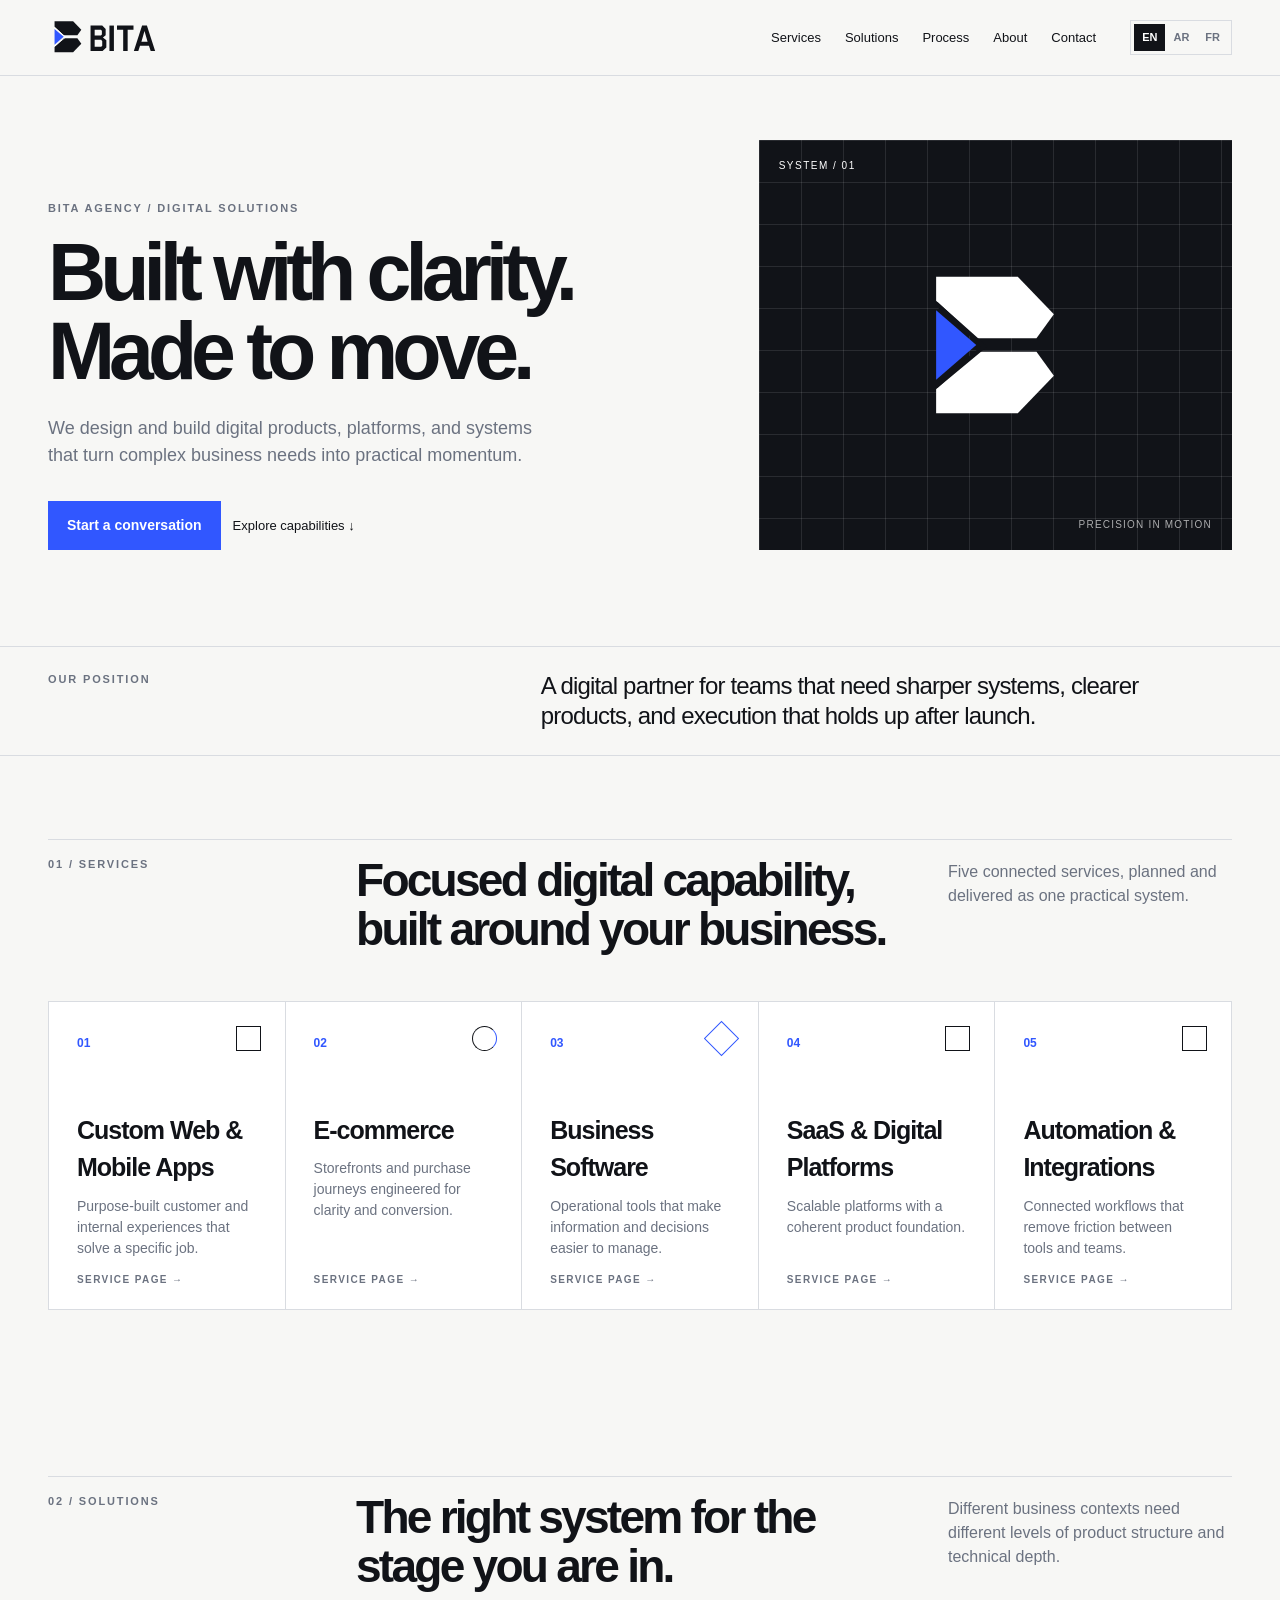
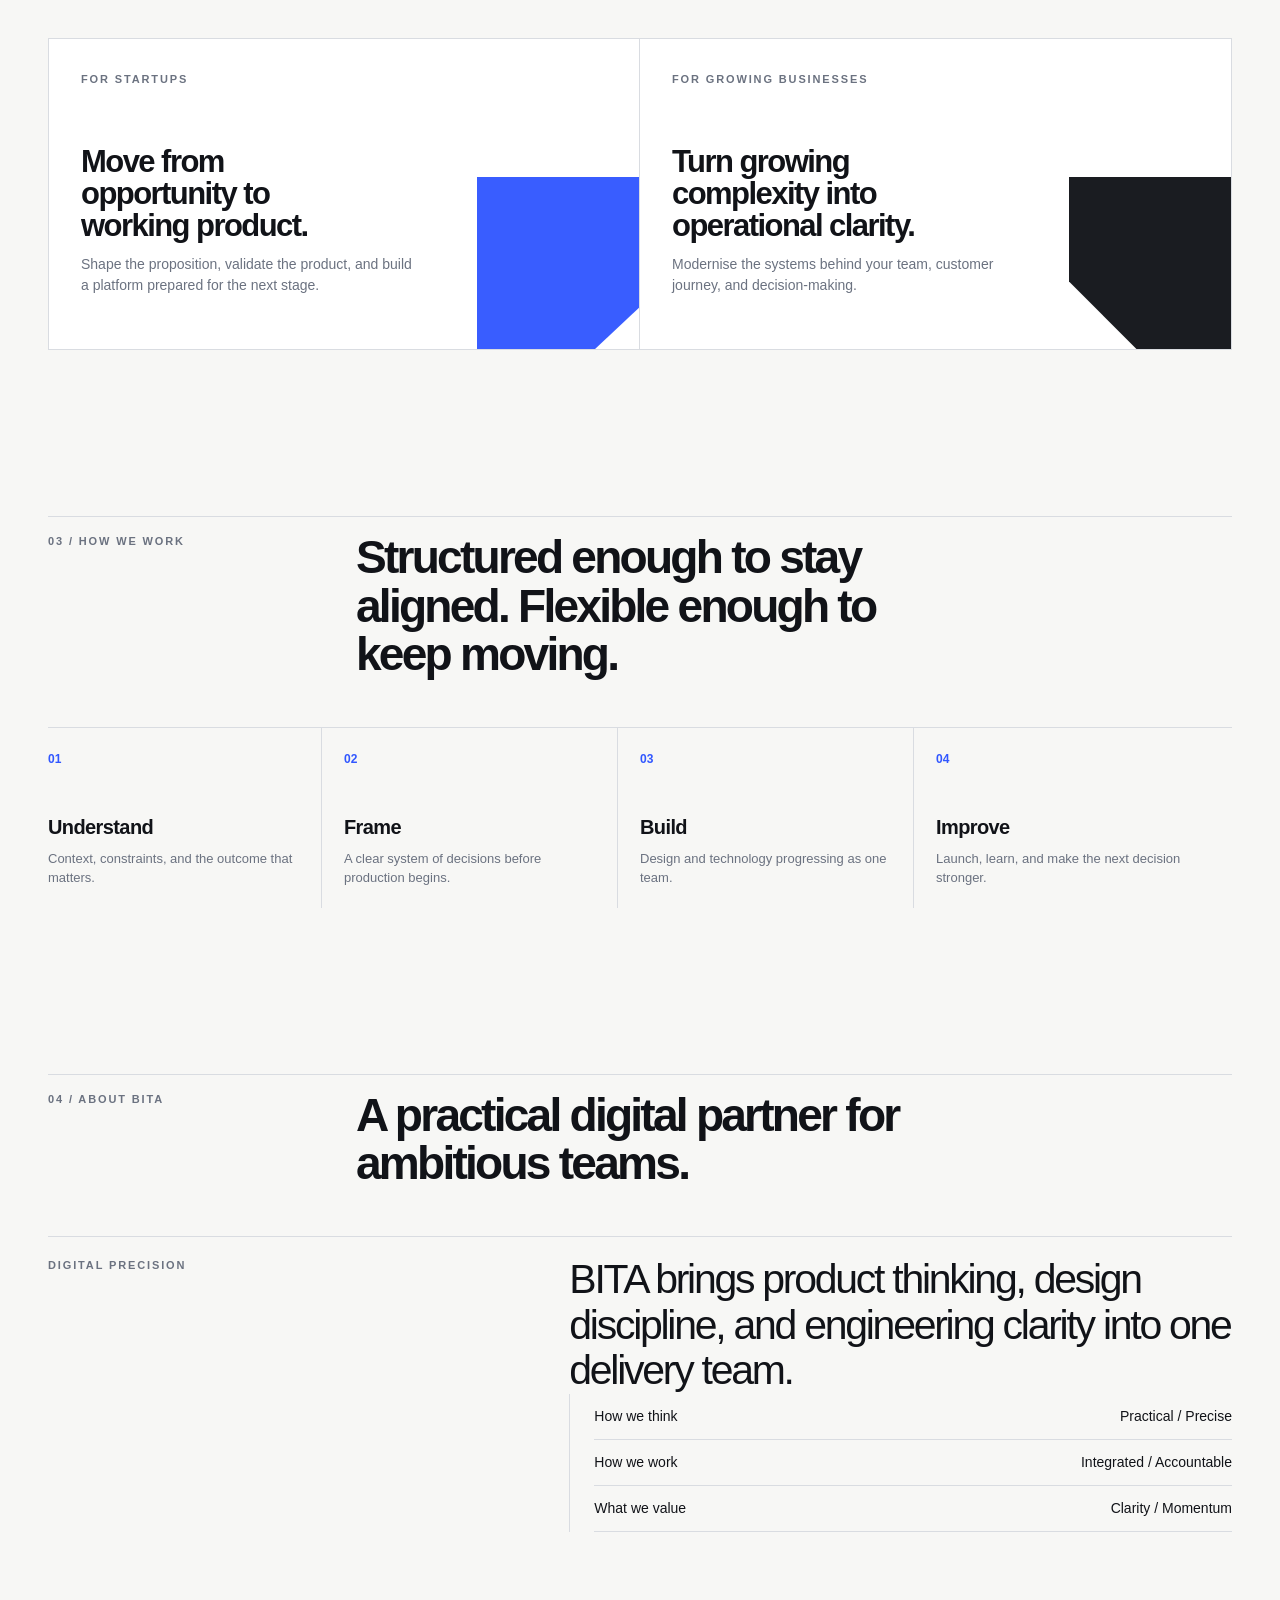
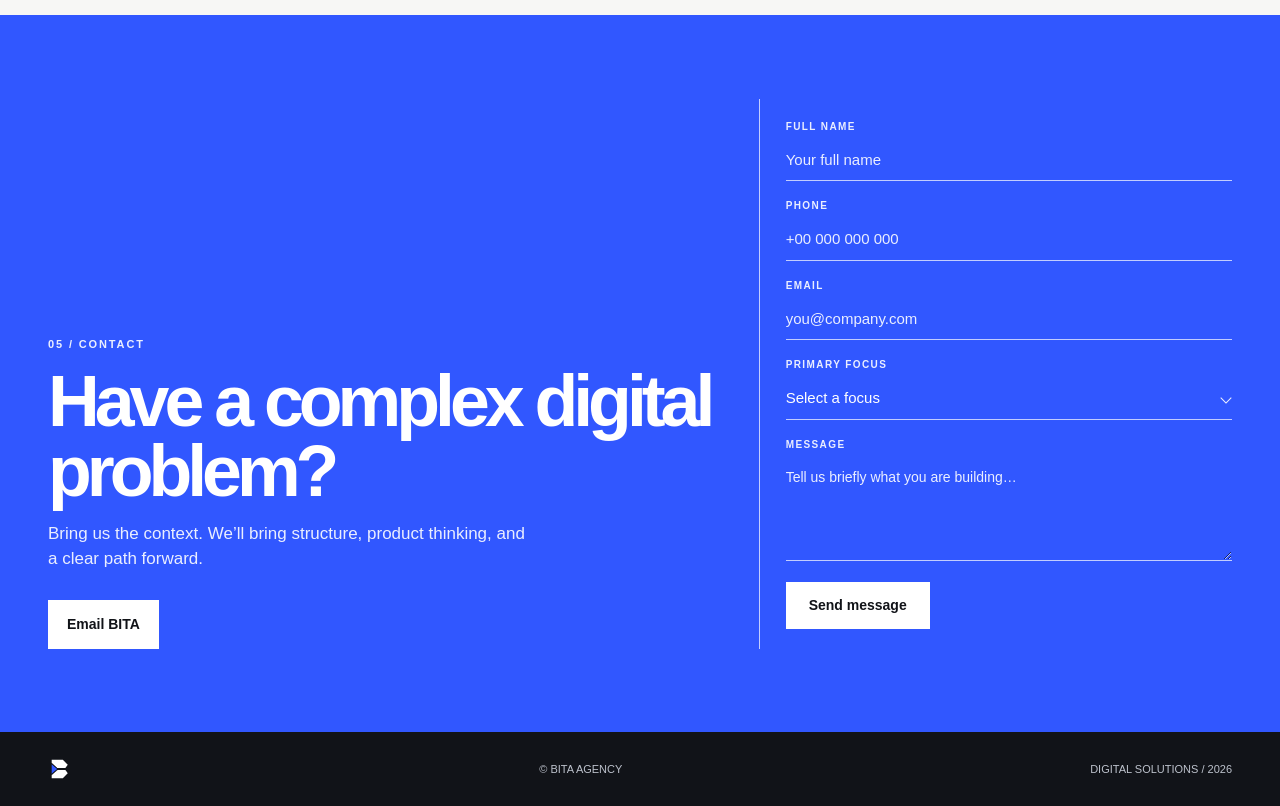
==== commit a9e3f108: "first commit" ====
--- a/index.html
+++ b/index.html
@@ -4,999 +4,26 @@
 <head>
     <meta charset="utf-8">
     <meta name="viewport" content="width=device-width,initial-scale=1">
+
+    <script>
+        /* The chosen language is stored so it follows the reader across pages.
+           It is applied here, before the stylesheet renders, because applying
+           it later would paint the English copy first and then swap every
+           string, which reads as a flash and shifts the layout. */
+        try {
+            var bitaLang = localStorage.getItem('bita-lang');
+            if (bitaLang === 'en' || bitaLang === 'ar' || bitaLang === 'fr') {
+                var bitaRoot = document.documentElement;
+                bitaRoot.dataset.lang = bitaLang;
+                bitaRoot.lang = bitaLang;
+                bitaRoot.dir = bitaLang === 'ar' ? 'rtl' : 'ltr';
+            }
+        } catch (e) { }
+    </script>
     <title>BITA — Digital Solutions</title>
     <link rel="icon" href="favicon.svg" type="image/svg+xml">
     <link rel="apple-touch-icon" href="apple-touch-icon.png">
-    <style>
-        @import url('https://fonts.googleapis.com/css2?family=IBM+Plex+Sans+Arabic:wght@400;500;600&display=swap');
-
-        :root {
-            --ink: #111318;
-            --blue: #3157FF;
-            --paper: #F7F7F5;
-            --white: #fff;
-            --muted: #6B7280;
-            --line: #D9DCE1;
-            --s8: 8px;
-            --s12: 12px;
-            --s16: 16px;
-            --s24: 24px;
-            --s32: 32px;
-            --s48: 48px;
-            --s64: 64px;
-            --s96: 96px;
-            --font: "Geist", "Arial", sans-serif;
-            --arabic: "IBM Plex Sans Arabic", Arial, sans-serif
-        }
-
-        * {
-            box-sizing: border-box
-        }
-
-        html {
-            scroll-behavior: smooth
-        }
-
-        body {
-            margin: 0;
-            background: var(--paper);
-            color: var(--ink);
-            font-family: var(--font);
-            font-size: 16px;
-            line-height: 1.5
-        }
-
-        button {
-            font: inherit
-        }
-
-        button:focus-visible,
-        a:focus-visible {
-            outline: 3px solid var(--blue);
-            outline-offset: 3px
-        }
-
-        .wrap {
-            max-width: 1440px;
-            margin: auto;
-            padding: 0 48px
-        }
-
-        .eyebrow {
-            font-size: 11px;
-            font-weight: 700;
-            letter-spacing: .17em;
-            text-transform: uppercase;
-            color: var(--muted)
-        }
-
-        .rule {
-            height: 1px;
-            background: var(--line)
-        }
-
-        .logo {
-            display: flex;
-            align-items: center;
-            color: var(--ink)
-        }
-
-        .logo svg {
-            display: block;
-            width: auto;
-            height: 36px
-        }
-
-        .mark-foot,
-        .mark-hero {
-            display: block;
-            flex: 0 0 auto
-        }
-
-        .mark-foot svg {
-            display: block;
-            width: auto;
-            height: 26px
-        }
-
-        header {
-            height: 76px;
-            display: flex;
-            align-items: center;
-            border-bottom: 1px solid var(--line)
-        }
-
-        header .wrap {
-            width: 100%;
-            display: flex;
-            justify-content: space-between;
-            align-items: center
-        }
-
-        .nav {
-            display: flex;
-            align-items: center;
-            gap: 24px
-        }
-
-        .nav button,
-        .text-button {
-            background: transparent;
-            border: 0;
-            color: var(--ink);
-            cursor: pointer;
-            padding: 8px 0;
-            font-size: 13px
-        }
-
-        .nav button:hover,
-        .text-button:hover {
-            color: var(--blue)
-        }
-
-        .lang {
-            display: flex;
-            border: 1px solid var(--line);
-            padding: 3px;
-            margin-left: 10px
-        }
-
-        .lang button {
-            border: 0;
-            background: transparent;
-            padding: 5px 8px;
-            font-size: 11px;
-            font-weight: 700;
-            cursor: pointer;
-            color: var(--muted)
-        }
-
-        .lang button.active {
-            background: var(--ink);
-            color: #fff
-        }
-
-        .menu {
-            display: none;
-            background: none;
-            border: 0;
-            font-size: 24px
-        }
-
-        .hero {
-            padding: var(--s64) 0 var(--s48);
-            min-height: 570px;
-            position: relative;
-            overflow: hidden
-        }
-
-        .hero-grid {
-            display: grid;
-            grid-template-columns: 7fr 5fr;
-            gap: var(--s48);
-            align-items: end
-        }
-
-        .hero h1 {
-            font-size: clamp(48px, 6.3vw, 88px);
-            letter-spacing: -.075em;
-            line-height: .98;
-            max-width: 800px;
-            margin: var(--s16) 0 var(--s24)
-        }
-
-        .hero p {
-            max-width: 510px;
-            font-size: 18px;
-            color: var(--muted);
-            margin: 0 0 var(--s32)
-        }
-
-        .actions {
-            display: flex;
-            gap: 12px;
-            align-items: center
-        }
-
-        .button {
-            border: 1px solid var(--ink);
-            padding: 13px 18px;
-            cursor: pointer;
-            font-size: 14px;
-            font-weight: 650;
-            transition: .2s
-        }
-
-        .button.primary {
-            background: var(--blue);
-            color: #fff;
-            border-color: var(--blue)
-        }
-
-        .button.primary:hover {
-            background: #2447da
-        }
-
-        .button.dark {
-            background: var(--ink);
-            color: #fff
-        }
-
-        .button.ghost {
-            background: transparent;
-            color: var(--ink)
-        }
-
-        .hero-art {
-            height: 410px;
-            position: relative;
-            background: var(--ink);
-            overflow: hidden
-        }
-
-        .hero-art .gridlines {
-            position: absolute;
-            inset: 0;
-            background-image: linear-gradient(rgba(255, 255, 255, .1) 1px, transparent 1px), linear-gradient(90deg, rgba(255, 255, 255, .1) 1px, transparent 1px);
-            background-size: 42px 42px
-        }
-
-        .mark-hero {
-            position: absolute;
-            top: 50%;
-            left: 50%;
-            transform: translate(-50%, -50%);
-            width: auto;
-            height: 190px
-        }
-
-        .mark-hero svg {
-            display: block;
-            width: auto;
-            height: 100%
-        }
-
-        .corner-note {
-            position: absolute;
-            left: 20px;
-            top: 18px;
-            color: #fff;
-            font-size: 10px;
-            letter-spacing: .15em;
-            text-transform: uppercase
-        }
-
-        .axis {
-            position: absolute;
-            right: 20px;
-            bottom: 18px;
-            color: #fff;
-            font-size: 10px;
-            letter-spacing: .12em;
-            opacity: .65
-        }
-
-        .statement-band {
-            border-top: 1px solid var(--line);
-            border-bottom: 1px solid var(--line);
-            padding: 24px 0
-        }
-
-        .statement {
-            display: grid;
-            grid-template-columns: 2fr 3fr;
-            gap: 32px
-        }
-
-        .statement p {
-            font-size: 24px;
-            line-height: 1.25;
-            letter-spacing: -.035em;
-            margin: 0;
-            max-width: 710px
-        }
-
-        .section {
-            padding: var(--s96) 0
-        }
-
-        .section-head {
-            display: grid;
-            grid-template-columns: 3fr 6fr 3fr;
-            gap: 24px;
-            border-top: 1px solid var(--line);
-            padding-top: 16px;
-            margin-bottom: 48px
-        }
-
-        .section-title {
-            font-size: clamp(30px, 3.6vw, 52px);
-            line-height: 1.05;
-            letter-spacing: -.06em;
-            margin: 0
-        }
-
-        .section-intro {
-            color: var(--muted);
-            margin: 4px 0 0;
-            max-width: 430px
-        }
-
-        .services {
-            display: grid;
-            grid-template-columns: repeat(5, 1fr);
-            border: 1px solid var(--line);
-            border-right: 0
-        }
-
-        .solutions {
-            display: grid;
-            grid-template-columns: 1fr 1fr;
-            border: 1px solid var(--line)
-        }
-
-        .solution {
-            padding: 32px;
-            min-height: 310px;
-            position: relative;
-            border-right: 1px solid var(--line);
-            background: var(--white);
-            overflow: hidden
-        }
-
-        .solution:last-child {
-            border-right: 0
-        }
-
-        .solution h3 {
-            font-size: 31px;
-            line-height: 1.04;
-            letter-spacing: -.05em;
-            max-width: 270px;
-            margin: 58px 0 12px
-        }
-
-        .solution p {
-            max-width: 370px;
-            font-size: 14px;
-            color: var(--muted);
-            margin: 0
-        }
-
-        .solution .solution-mark {
-            position: absolute;
-            right: -28px;
-            bottom: -18px;
-            width: 190px;
-            height: 190px;
-            background: var(--blue);
-            clip-path: polygon(0 0, 100% 0, 100% 55%, 52% 100%, 0 100%);
-            opacity: .96
-        }
-
-        .solution.growth .solution-mark {
-            background: var(--ink);
-            clip-path: polygon(0 0, 100% 0, 100% 100%, 45% 100%, 0 55%)
-        }
-
-        .about-grid {
-            display: grid;
-            grid-template-columns: 5fr 7fr;
-            border-top: 1px solid var(--line);
-            padding-top: 20px;
-            gap: 48px
-        }
-
-        .about-copy {
-            font-size: clamp(25px, 3.2vw, 43px);
-            line-height: 1.12;
-            letter-spacing: -.055em;
-            margin: 0;
-            max-width: 690px
-        }
-
-        .about-list {
-            border-left: 1px solid var(--line);
-            padding-left: 24px
-        }
-
-        .about-list div {
-            padding: 12px 0;
-            border-bottom: 1px solid var(--line);
-            display: flex;
-            justify-content: space-between;
-            font-size: 14px
-        }
-
-        .about-list span:last-child {
-            color: var(--muted)
-        }
-
-        .service {
-            padding: 28px;
-            border-right: 1px solid var(--line);
-            min-height: 260px;
-            position: relative;
-            background: var(--white)
-        }
-
-        .service:hover {
-            background: #f1f3ff
-        }
-
-        .service-no {
-            font-size: 12px;
-            color: var(--blue);
-            font-weight: 700
-        }
-
-        .service h3 {
-            font-size: 25px;
-            letter-spacing: -.04em;
-            margin: 58px 0 9px
-        }
-
-        .service p {
-            font-size: 14px;
-            color: var(--muted);
-            margin: 0
-        }
-
-        .service .line-icon {
-            position: absolute;
-            right: 24px;
-            top: 24px;
-            width: 25px;
-            height: 25px;
-            border: 1.5px solid var(--ink)
-        }
-
-        .service:nth-child(2) .line-icon {
-            border-radius: 50%;
-            border-right-color: var(--blue)
-        }
-
-        .service:nth-child(3) .line-icon {
-            transform: rotate(45deg);
-            border-color: var(--blue)
-        }
-
-        .work {
-            background: var(--ink);
-            color: #fff
-        }
-
-        .work .section-head {
-            border-color: #343741
-        }
-
-        .work .eyebrow {
-            color: #abb0bc
-        }
-
-        .work .section-intro {
-            color: #b8bdc8
-        }
-
-        .work-grid {
-            display: grid;
-            grid-template-columns: 1.4fr 1fr;
-            gap: 20px
-        }
-
-        .case {
-            min-height: 370px;
-            position: relative;
-            padding: 24px;
-            overflow: hidden;
-            background: #1a1e27;
-            display: flex;
-            flex-direction: column
-        }
-
-        .case.light {
-            background: #e9edff;
-            color: var(--ink)
-        }
-
-        .case small {
-            font-size: 11px;
-            letter-spacing: .14em;
-            text-transform: uppercase
-        }
-
-        .case h3 {
-            margin: auto 0 0;
-            font-size: 27px;
-            letter-spacing: -.05em
-        }
-
-        .case .sample {
-            position: absolute;
-            top: 23px;
-            right: 20px;
-            background: rgba(255, 255, 255, .16);
-            padding: 5px 8px;
-            font-size: 10px;
-            letter-spacing: .1em
-        }
-
-        .light .sample {
-            background: rgba(17, 19, 24, .08)
-        }
-
-        .screen {
-            position: relative;
-            flex: 0 0 auto;
-            height: 228px;
-            margin: 22px 11px 18px;
-            background: #fff;
-            color: var(--ink);
-            padding: 14px;
-            border-radius: 4px
-        }
-
-        .screen-nav {
-            height: 8px;
-            width: 55%;
-            background: #dce1eb;
-            margin-bottom: 24px
-        }
-
-        .screen-title {
-            font-weight: 800;
-            font-size: 30px;
-            letter-spacing: -.07em;
-            max-width: 220px;
-            line-height: .95
-        }
-
-        .screen-blue {
-            position: absolute;
-            right: 0;
-            bottom: 0;
-            width: 47%;
-            height: 56%;
-            background: var(--blue);
-            clip-path: polygon(100% 0, 100% 100%, 0 100%)
-        }
-
-        .screen-grid {
-            position: absolute;
-            bottom: 30px;
-            left: 14px;
-            right: 14px;
-            display: grid;
-            grid-template-columns: repeat(3, 1fr);
-            gap: 8px
-        }
-
-        .screen-grid b {
-            height: 43px;
-            background: #f0f2f6;
-            border: 1px solid #e1e4eb
-        }
-
-        .process {
-            display: grid;
-            grid-template-columns: repeat(4, 1fr);
-            border-top: 1px solid var(--line)
-        }
-
-        .step {
-            padding: 22px 22px 0 0;
-            margin-right: 22px;
-            border-right: 1px solid var(--line);
-            min-height: 180px
-        }
-
-        .step:last-child {
-            border: 0
-        }
-
-        .step b {
-            display: block;
-            font-size: 12px;
-            color: var(--blue);
-            margin-bottom: 44px
-        }
-
-        .step h3 {
-            font-size: 20px;
-            letter-spacing: -.03em;
-            margin: 0 0 7px
-        }
-
-        .step p {
-            font-size: 13px;
-            color: var(--muted);
-            margin: 0
-        }
-
-        .contact {
-            padding: var(--s96) 0;
-            background: var(--blue);
-            color: #fff
-        }
-
-        .contact-grid {
-            display: grid;
-            grid-template-columns: 7fr 5fr;
-            gap: 48px;
-            align-items: end
-        }
-
-        .contact h2 {
-            font-size: clamp(44px, 5.6vw, 76px);
-            line-height: .98;
-            letter-spacing: -.07em;
-            margin: 14px 0
-        }
-
-        .contact p {
-            max-width: 490px;
-            margin: 0;
-            color: rgba(255, 255, 255, .9);
-            font-size: 17px
-        }
-
-        .contact .button {
-            background: #fff;
-            border-color: #fff;
-            color: var(--ink);
-            margin-top: 28px
-        }
-
-        .contact-side {
-            border-left: 1px solid rgba(255, 255, 255, .7);
-            padding: 20px 0 20px 26px
-        }
-
-        .contact-side p {
-            font-size: 12px;
-            line-height: 1.6
-        }
-
-        .contact .eyebrow {
-            color: rgba(255, 255, 255, .9)
-        }
-
-        .contact-form {
-            display: grid;
-            gap: 17px;
-            margin: 0
-        }
-
-        .field {
-            display: grid;
-            gap: 6px
-        }
-
-        .field label {
-            font-size: 10px;
-            font-weight: 700;
-            letter-spacing: .14em;
-            text-transform: uppercase;
-            color: rgba(255, 255, 255, .9)
-        }
-
-        .field input,
-        .field select,
-        .field textarea {
-            width: 100%;
-            background: transparent;
-            border: 0;
-            border-bottom: 1px solid rgba(255, 255, 255, .7);
-            color: #fff;
-            font: inherit;
-            font-size: 15px;
-            padding: 9px 0;
-            border-radius: 0;
-            appearance: none;
-            -webkit-appearance: none;
-            transition: border-color .2s, box-shadow .2s
-        }
-
-        .field textarea {
-            resize: vertical;
-            min-height: 92px;
-            line-height: 1.5;
-            font-size: 14px
-        }
-
-        .field input::placeholder,
-        .field textarea::placeholder {
-            color: rgba(255, 255, 255, .9);
-            opacity: 1
-        }
-
-        .field input:focus,
-        .field select:focus,
-        .field textarea:focus {
-            outline: none;
-            border-bottom-color: #fff;
-            box-shadow: 0 1px 0 0 #fff
-        }
-
-        .sel {
-            position: relative;
-            display: block
-        }
-
-        .sel:after {
-            content: "";
-            position: absolute;
-            inset-inline-end: 2px;
-            top: 16px;
-            width: 7px;
-            height: 7px;
-            border-right: 1.5px solid rgba(255, 255, 255, .9);
-            border-bottom: 1.5px solid rgba(255, 255, 255, .9);
-            transform: rotate(45deg);
-            pointer-events: none
-        }
-
-        .field select option {
-            background: #111318;
-            color: #fff
-        }
-
-        .contact-form .contact-submit {
-            justify-self: start;
-            margin: 4px 0 0;
-            padding: 12px 22px;
-            background: #fff;
-            border-color: #fff;
-            color: var(--ink);
-            font-weight: 650;
-            cursor: pointer
-        }
-
-        .contact-form .sample-note {
-            margin: 0;
-            color: rgba(255, 255, 255, .9);
-            opacity: 1;
-            max-width: none;
-            font-size: 12px;
-            line-height: 1.6
-        }
-
-        .sample-note {
-            font-size: 10px;
-            letter-spacing: .1em;
-            text-transform: uppercase;
-            opacity: .72
-        }
-
-        footer {
-            padding: 24px 0;
-            background: var(--ink);
-            color: #fff
-        }
-
-        footer .wrap {
-            display: flex;
-            align-items: center;
-            gap: 16px;
-            justify-content: space-between;
-            font-size: 11px;
-            color: #bdc2cc
-        }
-
-        .ar {
-            font-family: var(--arabic);
-            display: none
-        }
-
-        .fr {
-            display: none
-        }
-
-        html[data-lang="ar"] .en,
-        html[data-lang="fr"] .en {
-            display: none
-        }
-
-        html[data-lang="ar"] .fr,
-        html[data-lang="fr"] .ar {
-            display: none
-        }
-
-        html[data-lang="ar"] .ar,
-        html[data-lang="fr"] .fr {
-            display: block
-        }
-
-        html[data-lang="ar"] .hero h1,
-        html[data-lang="ar"] .section-title,
-        html[data-lang="ar"] .contact h2 {
-            letter-spacing: -.04em
-        }
-
-        html[data-lang="ar"] .hero-grid,
-        html[data-lang="ar"] .contact-grid {
-            direction: rtl
-        }
-
-        html[data-lang="ar"] .hero-art {
-            text-align: left
-        }
-
-        html[data-lang="ar"] .statement,
-        html[data-lang="ar"] .section-head {
-            direction: rtl
-        }
-
-        html[data-lang="ar"] .service,
-        html[data-lang="ar"] .step {
-            text-align: right
-        }
-
-        html[data-lang="ar"] .step {
-            border-right: 0;
-            border-left: 1px solid var(--line);
-            padding: 22px 0 0 22px;
-            margin: 0 0 0 22px
-        }
-
-        html[data-lang="ar"] .contact-side {
-            border-left: 0;
-            border-right: 1px solid rgba(255, 255, 255, .7);
-            padding: 20px 26px 20px 0
-        }
-
-        @media(max-width:1050px) {
-            .services {
-                grid-template-columns: repeat(3, 1fr)
-            }
-        }
-
-        @media(max-width:760px) {
-            .wrap {
-                padding: 0 20px
-            }
-
-            .nav {
-                display: flex;
-                margin-left: auto
-            }
-
-            .nav>button {
-                display: none
-            }
-
-            .lang {
-                margin-left: 0
-            }
-
-            .menu {
-                display: block
-            }
-
-            .hero {
-                padding: 48px 0 24px
-            }
-
-            .hero-grid,
-            .contact-grid,
-            .statement {
-                grid-template-columns: 1fr;
-                gap: 28px
-            }
-
-            .hero-art {
-                height: 280px
-            }
-
-            .mark-hero {
-                height: 120px
-            }
-
-            .hero h1 {
-                font-size: 51px
-            }
-
-            .section {
-                padding: 64px 0
-            }
-
-            .section-head {
-                grid-template-columns: 1fr;
-                gap: 14px;
-                margin-bottom: 28px
-            }
-
-            .services,
-            .work-grid,
-            .process,
-            .solutions,
-            .about-grid {
-                grid-template-columns: 1fr
-            }
-
-            .solution {
-                border-right: 0;
-                border-bottom: 1px solid var(--line);
-                min-height: 240px
-            }
-
-            .solution:last-child {
-                border-bottom: 0
-            }
-
-            .about-list {
-                border-left: 0;
-                padding-left: 0
-            }
-
-            .services {
-                border-right: 1px solid var(--line)
-            }
-
-            .service {
-                min-height: 190px;
-                border-right: 0;
-                border-bottom: 1px solid var(--line)
-            }
-
-            .process {
-                border-top: 1px solid var(--line)
-            }
-
-            .step,
-            html[data-lang="ar"] .step {
-                border-right: 0;
-                border-left: 0;
-                border-bottom: 1px solid var(--line);
-                padding: 20px 0;
-                margin: 0;
-                min-height: 0
-            }
-
-            .step b {
-                margin-bottom: 24px
-            }
-
-            .contact {
-                padding: 64px 0
-            }
-
-            .contact-side,
-            html[data-lang="ar"] .contact-side {
-                border-left: 0;
-                border-right: 0;
-                border-top: 1px solid rgba(255, 255, 255, .7);
-                padding: 20px 0
-            }
-
-            .work-grid {
-                gap: 12px
-            }
-
-            .case {
-                min-height: 300px
-            }
-
-            .screen {
-                height: 190px;
-                margin: 18px 0 16px
-            }
-
-            .logo svg {
-                height: 30px
-            }
-        }
-
-        @media(prefers-reduced-motion:reduce) {
-            html {
-                scroll-behavior: auto
-            }
-
-            .button {
-                transition: none
-            }
-        }
-    </style>
+    <link rel="stylesheet" href="assets/css/bita.css">
 </head>
 
 <body>
@@ -1025,8 +52,7 @@
                 aria-label="Primary navigation"><button data-go="services"><span class="en">Services</span><span
                         class="ar">الخدمات</span><span class="fr">Services</span></button><button
                     data-go="solutions"><span class="en">Solutions</span><span class="ar">الحلول</span><span
-                        class="fr">Solutions</span></button><button data-go="work"><span class="en">Work</span><span
-                        class="ar">الأعمال</span><span class="fr">Réalisations</span></button><button
+                        class="fr">Solutions</span></button><button
                     data-go="process"><span class="en">Process</span><span class="ar">المنهجية</span><span
                         class="fr">Méthode</span></button><button data-go="about"><span class="en">About</span><span
                         class="ar">من نحن</span><span class="fr">À propos</span></button><button data-go="contact"><span
@@ -1056,7 +82,7 @@
                     <p class="fr">Nous concevons et développons des produits, des plateformes et des systèmes numériques
                         qui transforment des besoins métiers complexes en élan concret.</p>
                     <div class="actions"><button class="button primary" data-go="contact"><span class="en">Start a
-                                conversation</span><span class="ar">ابدأ محادثة</span><span class="fr">Démarrer une
+                                conversation</span><span class="ar">اتصل بنا</span><span class="fr">Démarrer une
                                 conversation</span></button><button class="text-button" data-go="services"><span
                                 class="en">Explore capabilities ↓</span><span class="ar">استكشف قدراتنا ↓</span><span
                                 class="fr">Découvrir nos expertises ↓</span></button></div>
@@ -1111,47 +137,76 @@
                 </div>
                 <div class="services">
                     <article class="service"><span class="service-no">01</span><i class="line-icon"></i>
-                        <h3 class="en">Custom Web &amp; Mobile Apps</h3>
-                        <h3 class="ar">تطبيقات الويب والجوال المخصصة</h3>
-                        <h3 class="fr">Applications Web &amp; Mobile sur mesure</h3>
+                        <h3 class="en"><a class="service-link"
+                                href="services/custom-web-mobile-apps/index.html">Custom Web &amp; Mobile Apps</a></h3>
+                        <h3 class="ar"><a class="service-link"
+                                href="services/custom-web-mobile-apps/index.html">تطبيقات الويب والجوال المخصصة</a></h3>
+                        <h3 class="fr"><a class="service-link"
+                                href="services/custom-web-mobile-apps/index.html">Applications Web &amp; Mobile sur
+                                mesure</a></h3>
                         <p class="en">Purpose-built customer and internal experiences that solve a specific job.</p>
                         <p class="ar">تجارب مخصصة للعملاء والفرق الداخلية لحل احتياج محدد.</p>
                         <p class="fr">Des expériences clients et internes conçues sur mesure pour répondre à un besoin
-                            précis.</p>
+                            précis.</p><span class="service-go en" aria-hidden="true">Service page →</span><span
+                            class="service-go ar" aria-hidden="true">صفحة الخدمة ←</span><span class="service-go fr"
+                            aria-hidden="true">Page service →</span>
                     </article>
                     <article class="service"><span class="service-no">02</span><i class="line-icon"></i>
-                        <h3 class="en">E-commerce</h3>
-                        <h3 class="ar">التجارة الإلكترونية</h3>
-                        <h3 class="fr">E-commerce</h3>
+                        <h3 class="en"><a class="service-link"
+                                href="services/ecommerce/index.html">E-commerce</a></h3>
+                        <h3 class="ar"><a class="service-link"
+                                href="services/ecommerce/index.html">التجارة الإلكترونية</a></h3>
+                        <h3 class="fr"><a class="service-link"
+                                href="services/ecommerce/index.html">E-commerce</a></h3>
                         <p class="en">Storefronts and purchase journeys engineered for clarity and conversion.</p>
                         <p class="ar">متاجر ومسارات شراء مصممة للوضوح والتحويل.</p>
-                        <p class="fr">Des boutiques et des parcours d’achat conçus pour la clarté et la conversion.</p>
+                        <p class="fr">Des boutiques et des parcours d’achat conçus pour la clarté et la conversion.</p><span
+                            class="service-go en" aria-hidden="true">Service page →</span><span
+                            class="service-go ar" aria-hidden="true">صفحة الخدمة ←</span><span class="service-go fr"
+                            aria-hidden="true">Page service →</span>
                     </article>
                     <article class="service"><span class="service-no">03</span><i class="line-icon"></i>
-                        <h3 class="en">Business Software</h3>
-                        <h3 class="ar">برمجيات الأعمال</h3>
-                        <h3 class="fr">Logiciels de gestion</h3>
+                        <h3 class="en"><a class="service-link"
+                                href="services/business-software/index.html">Business Software</a></h3>
+                        <h3 class="ar"><a class="service-link"
+                                href="services/business-software/index.html">برمجيات الأعمال</a></h3>
+                        <h3 class="fr"><a class="service-link"
+                                href="services/business-software/index.html">Logiciels de gestion</a></h3>
                         <p class="en">Operational tools that make information and decisions easier to manage.</p>
                         <p class="ar">أدوات تشغيلية تسهّل إدارة المعلومات والقرارات.</p>
                         <p class="fr">Des outils opérationnels qui simplifient la gestion de l’information et de la
-                            décision.</p>
+                            décision.</p><span class="service-go en" aria-hidden="true">Service page →</span><span
+                            class="service-go ar" aria-hidden="true">صفحة الخدمة ←</span><span class="service-go fr"
+                            aria-hidden="true">Page service →</span>
                     </article>
                     <article class="service"><span class="service-no">04</span><i class="line-icon"></i>
-                        <h3 class="en">SaaS &amp; Digital Platforms</h3>
-                        <h3 class="ar">منصات SaaS والمنتجات الرقمية</h3>
-                        <h3 class="fr">SaaS &amp; Plateformes numériques</h3>
+                        <h3 class="en"><a class="service-link"
+                                href="services/saas-digital-platforms/index.html">SaaS &amp; Digital Platforms</a></h3>
+                        <h3 class="ar"><a class="service-link"
+                                href="services/saas-digital-platforms/index.html">منصات SaaS والمنتجات الرقمية</a></h3>
+                        <h3 class="fr"><a class="service-link"
+                                href="services/saas-digital-platforms/index.html">SaaS &amp; Plateformes
+                                numériques</a></h3>
                         <p class="en">Scalable platforms with a coherent product foundation.</p>
                         <p class="ar">منصات قابلة للتوسع بأساس منتج متماسك.</p>
-                        <p class="fr">Des plateformes évolutives, bâties sur un socle produit cohérent.</p>
+                        <p class="fr">Des plateformes évolutives, bâties sur un socle produit cohérent.</p><span
+                            class="service-go en" aria-hidden="true">Service page →</span><span
+                            class="service-go ar" aria-hidden="true">صفحة الخدمة ←</span><span class="service-go fr"
+                            aria-hidden="true">Page service →</span>
                     </article>
                     <article class="service"><span class="service-no">05</span><i class="line-icon"></i>
-                        <h3 class="en">Automation &amp; Integrations</h3>
-                        <h3 class="ar">الأتمتة والتكاملات</h3>
-                        <h3 class="fr">Automatisation &amp; Intégrations</h3>
+                        <h3 class="en"><a class="service-link"
+                                href="services/automation-integrations/index.html">Automation &amp; Integrations</a></h3>
+                        <h3 class="ar"><a class="service-link"
+                                href="services/automation-integrations/index.html">الأتمتة والتكاملات</a></h3>
+                        <h3 class="fr"><a class="service-link"
+                                href="services/automation-integrations/index.html">Automatisation &amp; Intégrations</a></h3>
                         <p class="en">Connected workflows that remove friction between tools and teams.</p>
                         <p class="ar">تدفقات عمل مترابطة تقلل الاحتكاك بين الأدوات والفرق.</p>
                         <p class="fr">Des flux de travail connectés qui suppriment les frictions entre les outils et les
-                            équipes.</p>
+                            équipes.</p><span class="service-go en" aria-hidden="true">Service page →</span><span
+                            class="service-go ar" aria-hidden="true">صفحة الخدمة ←</span><span class="service-go fr"
+                            aria-hidden="true">Page service →</span>
                     </article>
                 </div>
             </div>
@@ -1201,63 +256,12 @@
                 </div>
             </div>
         </section>
-        <section class="work section" id="work">
+                <section class="section" id="process">
             <div class="wrap">
                 <div class="section-head">
-                    <div class="eyebrow en">03 / SELECTED WORK</div>
-                    <div class="eyebrow ar">03 / أعمال مختارة</div>
-                    <div class="eyebrow fr">03 / RÉALISATIONS SÉLECTIONNÉES</div>
-                    <h2 class="section-title en">Designed to make the complex feel inevitable.</h2>
-                    <h2 class="section-title ar">تصميم يجعل المعقد يبدو بديهيًا.</h2>
-                    <h2 class="section-title fr">Une conception qui fait de la complexité une évidence.</h2>
-                    <p class="section-intro en">Sample case-study layouts — replace with verified BITA client projects
-                        and outcomes.</p>
-                    <p class="section-intro ar">نماذج لتخطيط دراسات الحالة — تُستبدل بمشاريع BITA ونتائج العملاء
-                        المُوثقة.</p>
-                    <p class="section-intro fr">Maquettes d’études de cas — à remplacer par les projets et les résultats
-                        clients vérifiés de BITA.</p>
-                </div>
-                <div class="work-grid">
-                    <article class="case"><small class="en">Platform concept</small><small class="ar">مفهوم
-                            منصة</small><small class="fr">Concept de plateforme</small><span class="sample en">Sample
-                            content</span><span class="sample ar">محتوى تجريبي</span><span class="sample fr">Contenu de
-                            démonstration</span>
-                        <div class="screen">
-                            <div class="screen-nav"></div>
-                            <div class="screen-title en">One clear workspace.</div>
-                            <div class="screen-title ar">مساحة عمل واحدة وواضحة.</div>
-                            <div class="screen-title fr">Un espace de travail unique et clair.</div>
-                            <div class="screen-grid"><b></b><b></b><b></b></div>
-                            <div class="screen-blue"></div>
-                        </div>
-                        <h3 class="en">Operations, made legible</h3>
-                        <h3 class="ar">عمليات أكثر وضوحًا</h3>
-                        <h3 class="fr">Des opérations lisibles</h3>
-                    </article>
-                    <article class="case light"><small class="en">Mobile concept</small><small class="ar">مفهوم
-                            جوّال</small><small class="fr">Concept mobile</small><span class="sample en">Sample
-                            content</span><span class="sample ar">محتوى تجريبي</span><span class="sample fr">Contenu de
-                            démonstration</span>
-                        <div class="screen">
-                            <div class="screen-nav"></div>
-                            <div class="screen-title en">Progress without the noise.</div>
-                            <div class="screen-title ar">تقدم بلا ضوضاء.</div>
-                            <div class="screen-title fr">De la progression, sans le bruit.</div>
-                            <div class="screen-blue"></div>
-                        </div>
-                        <h3 class="en">Service on the move</h3>
-                        <h3 class="ar">خدمة تتحرك معك</h3>
-                        <h3 class="fr">Un service en mouvement</h3>
-                    </article>
-                </div>
-            </div>
-        </section>
-        <section class="section" id="process">
-            <div class="wrap">
-                <div class="section-head">
-                    <div class="eyebrow en">04 / HOW WE WORK</div>
-                    <div class="eyebrow ar">04 / كيف نعمل</div>
-                    <div class="eyebrow fr">04 / NOTRE MÉTHODE</div>
+                    <div class="eyebrow en">03 / HOW WE WORK</div>
+                    <div class="eyebrow ar">03 / كيف نعمل</div>
+                    <div class="eyebrow fr">03 / NOTRE MÉTHODE</div>
                     <h2 class="section-title en">Structured enough to stay aligned. Flexible enough to keep moving.</h2>
                     <h2 class="section-title ar">منهجية منظمة تحافظ على التوافق، ومرنة تحافظ على التقدم.</h2>
                     <h2 class="section-title fr">Assez structuré pour rester alignés. Assez souple pour garder le
@@ -1302,9 +306,9 @@
         <section class="section" id="about">
             <div class="wrap">
                 <div class="section-head">
-                    <div class="eyebrow en">05 / ABOUT BITA</div>
-                    <div class="eyebrow ar">05 / عن BITA</div>
-                    <div class="eyebrow fr">05 / À PROPOS DE BITA</div>
+                    <div class="eyebrow en">04 / ABOUT BITA</div>
+                    <div class="eyebrow ar">04 / عن BITA</div>
+                    <div class="eyebrow fr">04 / À PROPOS DE BITA</div>
                     <h2 class="section-title en">A practical digital partner for ambitious teams.</h2>
                     <h2 class="section-title ar">شريك رقمي عملي للفرق الطموحة.</h2>
                     <h2 class="section-title fr">Un partenaire digital pragmatique pour les équipes ambitieuses.</h2>
@@ -1335,13 +339,14 @@
                         </div>
                     </div>
                 </div>
+            </div>
         </section>
         <section class="contact" id="contact">
             <div class="wrap contact-grid">
                 <div>
-                    <div class="eyebrow en">06 / CONTACT</div>
-                    <div class="eyebrow ar">06 / تواصل</div>
-                    <div class="eyebrow fr">06 / CONTACT</div>
+                    <div class="eyebrow en">05 / CONTACT</div>
+                    <div class="eyebrow ar">05 / تواصل</div>
+                    <div class="eyebrow fr">05 / CONTACT</div>
                     <h2 class="en">Have a complex digital problem?</h2>
                     <h2 class="ar">لديك تحدٍ رقمي معقد؟</h2>
                     <h2 class="fr">Vous avez un problème numérique complexe ?</h2>
@@ -1396,10 +401,7 @@
                         </div><button class="button contact-submit" type="submit"><span class="en">Send
                                 message</span><span class="ar">إرسال الرسالة</span><span class="fr">Envoyer le
                                 message</span></button>
-                        <p class="sample-note en">Form not connected yet — messages are not sent.</p>
-                        <p class="sample-note ar">النموذج غير مفعّل بعد — لا تُرسل الرسائل.</p>
-                        <p class="sample-note fr">Le formulaire n’est pas encore connecté — les messages ne sont pas
-                            envoyés.</p>
+
                     </form>
                 </aside>
             </div>
@@ -1422,9 +424,7 @@
                 2026</span><span class="fr">SOLUTIONS DIGITALES / 2026</span>
         </div>
     </footer>
-    <script>
-        const LANGS = { en: 'ltr', ar: 'rtl', fr: 'ltr' }, ORDER = Object.keys(LANGS), TITLES = { en: 'BITA — Digital Solutions', ar: 'BITA — حلول رقمية', fr: 'BITA — Solutions digitales' }, root = document.documentElement, tr = c => ORDER.indexOf(c), btns = document.querySelectorAll('.lang [data-lang]'); const setLang = c => { if (!(c in LANGS)) c = 'en'; root.dataset.lang = c; root.lang = c; root.dir = LANGS[c]; document.title = TITLES[c]; btns.forEach(x => { x.classList.toggle('active', x.dataset.lang === c); x.setAttribute('aria-current', x.dataset.lang === c ? 'true' : 'false') }); document.querySelectorAll('[data-i18n]').forEach(x => x.setAttribute('aria-label', x.dataset.i18n.split('|')[tr(c)])); document.querySelectorAll('[data-t]').forEach(x => x.textContent = x.dataset.t.split('|')[tr(c)]); document.querySelectorAll('[data-ph]').forEach(x => x.placeholder = x.dataset.ph.split('|')[tr(c)]) }; document.querySelectorAll('[data-go]').forEach(b => b.addEventListener('click', () => document.getElementById(b.dataset.go).scrollIntoView({ behavior: matchMedia('(prefers-reduced-motion: reduce)').matches ? 'auto' : 'smooth' }))); btns.forEach(b => b.addEventListener('click', () => setLang(b.dataset.lang))); document.querySelector('[data-contact]').addEventListener('click', function () { const a = document.createElement('a'); a.href = 'mailto:'; a.setAttribute('aria-label', this.dataset.i18n.split('|')[tr(root.dataset.lang)]); document.body.append(a); a.click(); a.remove() }); document.querySelector('.contact-form').addEventListener('submit', e => e.preventDefault()); setLang(root.dataset.lang);
-    </script>
+    <script src="assets/js/bita.js"></script>
 </body>
 
 </html>
--- a/assets/css/bita.css
+++ b/assets/css/bita.css
@@ -0,0 +1,1429 @@
+        @import url('https://fonts.googleapis.com/css2?family=IBM+Plex+Sans+Arabic:wght@400;500;600&display=swap');
+
+        :root {
+            --ink: #111318;
+            --blue: #3157FF;
+            --paper: #F7F7F5;
+            --white: #fff;
+            --muted: #6B7280;
+            --line: #D9DCE1;
+            --s8: 8px;
+            --s12: 12px;
+            --s16: 16px;
+            --s24: 24px;
+            --s32: 32px;
+            --s48: 48px;
+            --s64: 64px;
+            --s96: 96px;
+            --font: "Geist", "Arial", sans-serif;
+            --arabic: "IBM Plex Sans Arabic", Arial, sans-serif
+        }
+
+        * {
+            box-sizing: border-box
+        }
+
+        html {
+            scroll-behavior: smooth
+        }
+
+        body {
+            margin: 0;
+            background: var(--paper);
+            color: var(--ink);
+            font-family: var(--font);
+            font-size: 16px;
+            line-height: 1.5
+        }
+
+        button {
+            font: inherit
+        }
+
+        button:focus-visible,
+        a:focus-visible {
+            outline: 3px solid var(--blue);
+            outline-offset: 3px
+        }
+
+        .wrap {
+            max-width: 1440px;
+            margin: auto;
+            /* Fluid gutters: 20px on the narrowest phone, 48px from 1143px up.
+               A fixed 48px read as a wall on a 360px screen, and a 20px step at
+               760px left tablet layouts cramped. */
+            padding: 0 max(20px, min(4.2vw, 48px))
+        }
+
+        .eyebrow {
+            font-size: 11px;
+            font-weight: 700;
+            letter-spacing: .17em;
+            text-transform: uppercase;
+            color: var(--muted)
+        }
+
+        .rule {
+            height: 1px;
+            background: var(--line)
+        }
+
+        .logo {
+            display: flex;
+            align-items: center;
+            color: var(--ink)
+        }
+
+        .logo svg {
+            display: block;
+            width: auto;
+            height: 36px
+        }
+
+        .mark-foot,
+        .mark-hero {
+            display: block;
+            flex: 0 0 auto
+        }
+
+        .mark-foot svg {
+            display: block;
+            width: auto;
+            height: 26px
+        }
+
+        header {
+            height: 76px;
+            display: flex;
+            align-items: center;
+            border-bottom: 1px solid var(--line);
+            /* Stacks above the mobile navigation panel so the toggle that
+               opened the menu stays tappable while it is open. */
+            position: relative;
+            z-index: 70
+        }
+
+        header .wrap {
+            width: 100%;
+            display: flex;
+            justify-content: space-between;
+            align-items: center
+        }
+
+        .nav {
+            display: flex;
+            align-items: center;
+            gap: 24px
+        }
+
+        .nav button,
+        .text-button {
+            background: transparent;
+            border: 0;
+            color: var(--ink);
+            cursor: pointer;
+            padding: 8px 0;
+            font-size: 13px
+        }
+
+        .nav button:hover,
+        .text-button:hover {
+            color: var(--blue)
+        }
+
+        .lang {
+            display: flex;
+            border: 1px solid var(--line);
+            padding: 3px;
+            margin-left: 10px
+        }
+
+        .lang button {
+            border: 0;
+            background: transparent;
+            padding: 5px 8px;
+            font-size: 11px;
+            font-weight: 700;
+            cursor: pointer;
+            color: var(--muted)
+        }
+
+        .lang button.active {
+            background: var(--ink);
+            color: #fff
+        }
+
+        .menu {
+            display: none;
+            align-items: center;
+            gap: 9px;
+            min-height: 44px;
+            padding: 0 2px;
+            background: none;
+            border: 0;
+            color: var(--ink);
+            font-size: 12px;
+            font-weight: 700;
+            letter-spacing: .14em;
+            text-transform: uppercase
+        }
+
+        .menu-icon {
+            position: relative;
+            width: 20px;
+            height: 12px;
+            flex: none
+        }
+
+        .menu-icon:before,
+        .menu-icon:after {
+            content: "";
+            position: absolute;
+            inset-inline: 0;
+            height: 2px;
+            background: currentColor;
+            transition: transform .2s
+        }
+
+        .menu-icon:before {
+            top: 0
+        }
+
+        .menu-icon:after {
+            bottom: 0
+        }
+
+        .menu[aria-expanded="true"] .menu-icon:before {
+            transform: translateY(5px) rotate(45deg)
+        }
+
+        .menu[aria-expanded="true"] .menu-icon:after {
+            transform: translateY(-5px) rotate(-45deg)
+        }
+
+        /* ---------- Mobile navigation ----------
+           bita.js builds this panel from the header nav. The header keeps a
+           higher stacking order than the panel, so the control that opened the
+           menu is also the control that closes it, and the logo stays visible. */
+        body.nav-open {
+            overflow: hidden
+        }
+
+        .mobile-nav {
+            position: fixed;
+            inset: 0;
+            z-index: 60;
+            background: var(--paper);
+            display: flex;
+            flex-direction: column;
+            padding: 76px 20px 20px;
+            overflow-y: auto;
+            overscroll-behavior: contain
+        }
+
+        .mobile-nav[hidden] {
+            display: none
+        }
+
+        .mobile-nav-links {
+            display: flex;
+            flex-direction: column;
+            flex: 1 1 auto
+        }
+
+        .mobile-nav-link {
+            display: flex;
+            align-items: center;
+            justify-content: space-between;
+            gap: 16px;
+            min-height: 58px;
+            padding: 6px 0;
+            border-bottom: 1px solid var(--line);
+            color: var(--ink);
+            text-decoration: none;
+            font-size: 24px;
+            letter-spacing: -.04em;
+            line-height: 1.15
+        }
+
+        .mobile-nav-link:after {
+            content: "→";
+            flex: none;
+            color: var(--blue);
+            font-size: 15px
+        }
+
+        html[dir="rtl"] .mobile-nav-link:after {
+            content: "←"
+        }
+
+        .mobile-nav-lang {
+            margin-top: auto;
+            padding-top: 24px
+        }
+
+        .mobile-nav-lang button {
+            min-width: 46px;
+            min-height: 46px
+        }
+
+        .mobile-nav-cta {
+            display: block;
+            margin-top: 16px;
+            min-height: 54px;
+            text-align: center
+        }
+
+        .hero {
+            padding: var(--s64) 0 var(--s48);
+            min-height: 570px;
+            position: relative;
+            overflow: hidden
+        }
+
+        .hero-grid {
+            display: grid;
+            grid-template-columns: 7fr 5fr;
+            gap: var(--s48);
+            align-items: end
+        }
+
+        .hero h1 {
+            font-size: clamp(48px, 6.3vw, 88px);
+            letter-spacing: -.075em;
+            line-height: .98;
+            max-width: 800px;
+            margin: var(--s16) 0 var(--s24)
+        }
+
+        .hero p {
+            max-width: 510px;
+            font-size: 18px;
+            color: var(--muted);
+            margin: 0 0 var(--s32)
+        }
+
+        .actions {
+            display: flex;
+            gap: 12px;
+            align-items: center
+        }
+
+        .button {
+            border: 1px solid var(--ink);
+            padding: 13px 18px;
+            cursor: pointer;
+            font-size: 14px;
+            font-weight: 650;
+            transition: .2s
+        }
+
+        .button.primary {
+            background: var(--blue);
+            color: #fff;
+            border-color: var(--blue)
+        }
+
+        .button.primary:hover {
+            background: #2447da
+        }
+
+        .button.dark {
+            background: var(--ink);
+            color: #fff
+        }
+
+        .button.ghost {
+            background: transparent;
+            color: var(--ink)
+        }
+
+        .hero-art {
+            height: 410px;
+            position: relative;
+            background: var(--ink);
+            overflow: hidden
+        }
+
+        .hero-art .gridlines {
+            position: absolute;
+            inset: 0;
+            background-image: linear-gradient(rgba(255, 255, 255, .1) 1px, transparent 1px), linear-gradient(90deg, rgba(255, 255, 255, .1) 1px, transparent 1px);
+            background-size: 42px 42px
+        }
+
+        .mark-hero {
+            position: absolute;
+            top: 50%;
+            left: 50%;
+            transform: translate(-50%, -50%);
+            width: auto;
+            height: 190px
+        }
+
+        .mark-hero svg {
+            display: block;
+            width: auto;
+            height: 100%
+        }
+
+        .corner-note {
+            position: absolute;
+            left: 20px;
+            top: 18px;
+            color: #fff;
+            font-size: 10px;
+            letter-spacing: .15em;
+            text-transform: uppercase
+        }
+
+        .axis {
+            position: absolute;
+            right: 20px;
+            bottom: 18px;
+            color: #fff;
+            font-size: 10px;
+            letter-spacing: .12em;
+            opacity: .65
+        }
+
+        .statement-band {
+            border-top: 1px solid var(--line);
+            border-bottom: 1px solid var(--line);
+            padding: 24px 0
+        }
+
+        .statement {
+            display: grid;
+            grid-template-columns: 2fr 3fr;
+            gap: 32px
+        }
+
+        .statement p {
+            font-size: 24px;
+            line-height: 1.25;
+            letter-spacing: -.035em;
+            margin: 0;
+            max-width: 710px
+        }
+
+        .section {
+            /* Fluid vertical rhythm: 48px on a phone, 96px on a wide screen.
+               The fixed 96px/64px pair wasted a third of a small viewport. */
+            padding: clamp(48px, 6.5vw, 96px) 0
+        }
+
+        .section-head {
+            display: grid;
+            grid-template-columns: 3fr 6fr 3fr;
+            gap: 24px;
+            border-top: 1px solid var(--line);
+            padding-top: 16px;
+            margin-bottom: 48px
+        }
+
+        .section-title {
+            font-size: clamp(30px, 3.6vw, 52px);
+            line-height: 1.05;
+            letter-spacing: -.06em;
+            margin: 0
+        }
+
+        .section-intro {
+            color: var(--muted);
+            margin: 4px 0 0;
+            max-width: 430px
+        }
+
+        .services {
+            display: grid;
+            grid-template-columns: repeat(5, 1fr);
+            border: 1px solid var(--line);
+            border-right: 0
+        }
+
+        .solutions {
+            display: grid;
+            grid-template-columns: 1fr 1fr;
+            border: 1px solid var(--line)
+        }
+
+        .solution {
+            padding: 32px;
+            min-height: 310px;
+            position: relative;
+            border-right: 1px solid var(--line);
+            background: var(--white);
+            overflow: hidden
+        }
+
+        .solution:last-child {
+            border-right: 0
+        }
+
+        .solution h3 {
+            font-size: 31px;
+            line-height: 1.04;
+            letter-spacing: -.05em;
+            max-width: min(270px, calc(100% - 190px));
+            margin: 58px 0 12px
+        }
+
+        .solution p {
+            max-width: min(370px, calc(100% - 190px));
+            font-size: 14px;
+            color: var(--muted);
+            margin: 0
+        }
+
+        .solution .solution-mark {
+            position: absolute;
+            right: -28px;
+            bottom: -18px;
+            width: 190px;
+            height: 190px;
+            background: var(--blue);
+            clip-path: polygon(0 0, 100% 0, 100% 55%, 52% 100%, 0 100%);
+            opacity: .96
+        }
+
+        .solution.growth .solution-mark {
+            background: var(--ink);
+            clip-path: polygon(0 0, 100% 0, 100% 100%, 45% 100%, 0 55%)
+        }
+
+        .about-grid {
+            display: grid;
+            grid-template-columns: 5fr 7fr;
+            border-top: 1px solid var(--line);
+            padding-top: 20px;
+            gap: 48px
+        }
+
+        .about-copy {
+            font-size: clamp(25px, 3.2vw, 43px);
+            line-height: 1.12;
+            letter-spacing: -.055em;
+            margin: 0;
+            max-width: 690px
+        }
+
+        .about-list {
+            border-left: 1px solid var(--line);
+            padding-left: 24px
+        }
+
+        .about-list div {
+            padding: 12px 0;
+            border-bottom: 1px solid var(--line);
+            display: flex;
+            justify-content: space-between;
+            font-size: 14px
+        }
+
+        .about-list span:last-child {
+            color: var(--muted)
+        }
+
+        .service {
+            padding: 28px;
+            border-right: 1px solid var(--line);
+            min-height: 260px;
+            position: relative;
+            background: var(--white)
+        }
+
+        .service:hover {
+            background: #f1f3ff
+        }
+
+        .service-no {
+            font-size: 12px;
+            color: var(--blue);
+            font-weight: 700
+        }
+
+        .service h3 {
+            font-size: 25px;
+            letter-spacing: -.04em;
+            margin: 58px 0 9px
+        }
+
+        .service p {
+            font-size: 14px;
+            color: var(--muted);
+            margin: 0
+        }
+
+        .service .line-icon {
+            position: absolute;
+            right: 24px;
+            top: 24px;
+            width: 25px;
+            height: 25px;
+            border: 1.5px solid var(--ink)
+        }
+
+        /* Service card that has its own detail page: whole card is the hit area. */
+        .service h3 a.service-link {
+            color: inherit;
+            text-decoration: none
+        }
+
+        .service h3 a.service-link:hover {
+            color: var(--blue)
+        }
+
+        .service:has(.service-link) {
+            cursor: pointer
+        }
+
+        .service h3 a.service-link:after {
+            content: "";
+            position: absolute;
+            inset: 0
+        }
+
+        .service-go {
+            position: absolute;
+            bottom: 22px;
+            inset-inline-start: 28px;
+            font-size: 10px;
+            font-weight: 700;
+            letter-spacing: .14em;
+            text-transform: uppercase;
+            color: var(--muted);
+            transition: color .2s
+        }
+
+        .service:has(.service-link) {
+            padding-bottom: 50px
+        }
+
+        .service:has(.service-link):hover .service-go,
+        .service:has(a.service-link:focus-visible) .service-go {
+            color: var(--blue)
+        }
+
+        .service:nth-child(2) .line-icon {
+            border-radius: 50%;
+            border-right-color: var(--blue)
+        }
+
+        .service:nth-child(3) .line-icon {
+            transform: rotate(45deg);
+            border-color: var(--blue)
+        }
+
+        .work {
+            background: var(--ink);
+            color: #fff
+        }
+
+        .work .section-head {
+            border-color: #343741
+        }
+
+        .work .eyebrow {
+            color: #abb0bc
+        }
+
+        .work .section-intro {
+            color: #b8bdc8
+        }
+
+        .work-grid {
+            display: grid;
+            grid-template-columns: 1.4fr 1fr;
+            gap: 20px
+        }
+
+        .case {
+            min-height: 370px;
+            position: relative;
+            padding: 24px;
+            overflow: hidden;
+            background: #1a1e27;
+            display: flex;
+            flex-direction: column
+        }
+
+        .case.light {
+            background: #e9edff;
+            color: var(--ink)
+        }
+
+        .case small {
+            font-size: 11px;
+            letter-spacing: .14em;
+            text-transform: uppercase
+        }
+
+        .case h3 {
+            margin: auto 0 0;
+            font-size: 27px;
+            letter-spacing: -.05em
+        }
+
+        .case .sample {
+            position: absolute;
+            top: 23px;
+            right: 20px;
+            background: rgba(255, 255, 255, .16);
+            padding: 5px 8px;
+            font-size: 10px;
+            letter-spacing: .1em
+        }
+
+        .light .sample {
+            background: rgba(17, 19, 24, .08)
+        }
+
+        .screen {
+            position: relative;
+            flex: 0 0 auto;
+            height: 228px;
+            margin: 22px 11px 18px;
+            background: #fff;
+            color: var(--ink);
+            padding: 14px;
+            border-radius: 4px
+        }
+
+        .screen-nav {
+            height: 8px;
+            width: 55%;
+            background: #dce1eb;
+            margin-bottom: 24px
+        }
+
+        .screen-title {
+            font-weight: 800;
+            font-size: 30px;
+            letter-spacing: -.07em;
+            max-width: 220px;
+            line-height: .95
+        }
+
+        .screen-blue {
+            position: absolute;
+            right: 0;
+            bottom: 0;
+            width: 47%;
+            height: 56%;
+            background: var(--blue);
+            clip-path: polygon(100% 0, 100% 100%, 0 100%)
+        }
+
+        .screen-grid {
+            position: absolute;
+            bottom: 30px;
+            left: 14px;
+            right: 14px;
+            display: grid;
+            grid-template-columns: repeat(3, 1fr);
+            gap: 8px
+        }
+
+        .screen-grid b {
+            height: 43px;
+            background: #f0f2f6;
+            border: 1px solid #e1e4eb
+        }
+
+        .process {
+            display: grid;
+            grid-template-columns: repeat(4, 1fr);
+            border-top: 1px solid var(--line)
+        }
+
+        .step {
+            padding: 22px 22px 0 0;
+            margin-right: 22px;
+            border-right: 1px solid var(--line);
+            min-height: 180px
+        }
+
+        .step:last-child {
+            border: 0
+        }
+
+        .step b {
+            display: block;
+            font-size: 12px;
+            color: var(--blue);
+            margin-bottom: 44px
+        }
+
+        .step h3 {
+            font-size: 20px;
+            letter-spacing: -.03em;
+            margin: 0 0 7px
+        }
+
+        .step p {
+            font-size: 13px;
+            color: var(--muted);
+            margin: 0
+        }
+
+        .contact {
+            padding: clamp(48px, 6.5vw, 96px) 0;
+            background: var(--blue);
+            color: #fff
+        }
+
+        .contact-grid {
+            display: grid;
+            grid-template-columns: 7fr 5fr;
+            gap: 48px;
+            align-items: end
+        }
+
+        .contact h2 {
+            font-size: clamp(44px, 5.6vw, 76px);
+            line-height: .98;
+            letter-spacing: -.07em;
+            margin: 14px 0
+        }
+
+        .contact p {
+            max-width: 490px;
+            margin: 0;
+            color: rgba(255, 255, 255, .9);
+            font-size: 17px
+        }
+
+        .contact .button {
+            background: #fff;
+            border-color: #fff;
+            color: var(--ink);
+            margin-top: 28px
+        }
+
+        .contact-side {
+            border-left: 1px solid rgba(255, 255, 255, .7);
+            padding: 20px 0 20px 26px
+        }
+
+        .contact-side p {
+            font-size: 12px;
+            line-height: 1.6
+        }
+
+        .contact .eyebrow {
+            color: rgba(255, 255, 255, .9)
+        }
+
+        .contact-form {
+            display: grid;
+            gap: 17px;
+            margin: 0
+        }
+
+        .field {
+            display: grid;
+            gap: 6px
+        }
+
+        .field label {
+            font-size: 10px;
+            font-weight: 700;
+            letter-spacing: .14em;
+            text-transform: uppercase;
+            color: rgba(255, 255, 255, .9)
+        }
+
+        .field input,
+        .field select,
+        .field textarea {
+            width: 100%;
+            background: transparent;
+            border: 0;
+            border-bottom: 1px solid rgba(255, 255, 255, .7);
+            color: #fff;
+            font: inherit;
+            font-size: 15px;
+            padding: 9px 0;
+            border-radius: 0;
+            appearance: none;
+            -webkit-appearance: none;
+            transition: border-color .2s, box-shadow .2s
+        }
+
+        .field textarea {
+            resize: vertical;
+            min-height: 92px;
+            line-height: 1.5;
+            font-size: 14px
+        }
+
+        .field input::placeholder,
+        .field textarea::placeholder {
+            color: rgba(255, 255, 255, .9);
+            opacity: 1
+        }
+
+        .field input:focus,
+        .field select:focus,
+        .field textarea:focus {
+            outline: none;
+            border-bottom-color: #fff;
+            box-shadow: 0 1px 0 0 #fff
+        }
+
+        .sel {
+            position: relative;
+            display: block
+        }
+
+        .sel:after {
+            content: "";
+            position: absolute;
+            inset-inline-end: 2px;
+            top: 16px;
+            width: 7px;
+            height: 7px;
+            border-right: 1.5px solid rgba(255, 255, 255, .9);
+            border-bottom: 1.5px solid rgba(255, 255, 255, .9);
+            transform: rotate(45deg);
+            pointer-events: none
+        }
+
+        .field select option {
+            background: #111318;
+            color: #fff
+        }
+
+        .contact-form .contact-submit {
+            justify-self: start;
+            margin: 4px 0 0;
+            padding: 12px 22px;
+            background: #fff;
+            border-color: #fff;
+            color: var(--ink);
+            font-weight: 650;
+            cursor: pointer
+        }
+
+        .contact-form .sample-note {
+            margin: 0;
+            color: rgba(255, 255, 255, .9);
+            opacity: 1;
+            max-width: none;
+            font-size: 12px;
+            line-height: 1.6
+        }
+
+        .sample-note {
+            font-size: 10px;
+            letter-spacing: .1em;
+            text-transform: uppercase;
+            opacity: .72
+        }
+
+        footer {
+            padding: 24px 0;
+            background: var(--ink);
+            color: #fff
+        }
+
+        footer .wrap {
+            display: flex;
+            align-items: center;
+            gap: 16px;
+            justify-content: space-between;
+            font-size: 11px;
+            color: #bdc2cc
+        }
+
+        .ar {
+            font-family: var(--arabic);
+            display: none
+        }
+
+        .fr {
+            display: none
+        }
+
+        html[data-lang="ar"] .en,
+        html[data-lang="fr"] .en {
+            display: none
+        }
+
+        html[data-lang="ar"] .fr,
+        html[data-lang="fr"] .ar {
+            display: none
+        }
+
+        html[data-lang="ar"] .ar,
+        html[data-lang="fr"] .fr {
+            display: block
+        }
+
+        html[data-lang="ar"] .hero h1,
+        html[data-lang="ar"] .section-title,
+        html[data-lang="ar"] .contact h2 {
+            letter-spacing: -.04em
+        }
+
+        html[data-lang="ar"] .hero-grid,
+        html[data-lang="ar"] .contact-grid {
+            direction: rtl
+        }
+
+        html[data-lang="ar"] .hero-art {
+            text-align: left
+        }
+
+        html[data-lang="ar"] .statement,
+        html[data-lang="ar"] .section-head {
+            direction: rtl
+        }
+
+        html[data-lang="ar"] .service,
+        html[data-lang="ar"] .step {
+            text-align: right
+        }
+
+        html[data-lang="ar"] .step {
+            border-right: 0;
+            border-left: 1px solid var(--line);
+            padding: 22px 0 0 22px;
+            margin: 0 0 0 22px
+        }
+
+        html[data-lang="ar"] .solution {
+            border-right: 0;
+            border-left: 1px solid var(--line)
+        }
+
+        html[data-lang="ar"] .solution:last-child {
+            border-left: 0
+        }
+
+        html[data-lang="ar"] .solution .solution-mark {
+            right: auto;
+            left: -28px;
+            transform: scaleX(-1)
+        }
+
+        html[data-lang="ar"] .contact-side {
+            border-left: 0;
+            border-right: 1px solid rgba(255, 255, 255, .7);
+            padding: 20px 26px 20px 0
+        }
+
+        @media(max-width:1050px) {
+            .services {
+                grid-template-columns: repeat(3, 1fr)
+            }
+
+            .solutions {
+                grid-template-columns: 1fr
+            }
+
+            /* Four columns at 768px left each stage 146px wide, which wrapped
+               every title. Two columns give the 20px title a readable measure
+               and let the four stages form a 2x2 block. */
+            .process:not(.five) {
+                grid-template-columns: repeat(2, 1fr)
+            }
+
+            .process:not(.five) .step,
+            html[data-lang="ar"] .process:not(.five) .step {
+                border-inline-end: 0;
+                padding: 22px 0;
+                margin-inline-end: 0;
+                min-height: 0
+            }
+
+            .process:not(.five) .step:nth-child(-n+2) {
+                border-bottom: 1px solid var(--line);
+                padding-bottom: 22px
+            }
+
+            /* Tablets in this range are still touch devices, and the header row
+               is 76px tall, so the nav can carry a full-size target without
+               crowding the six links: 361px of links in 697px at 761px. */
+            .nav>button,
+            .nav .nav-link {
+                min-height: 44px;
+                display: inline-flex;
+                align-items: center
+            }
+
+            .nav {
+                gap: 18px
+            }
+
+            .lang button {
+                min-width: 36px;
+                min-height: 40px
+            }
+        }
+
+        /* The desktop header row needs about 890px in the longest locale
+           (French: 123px logo + 603px of nav links + 128px language switch
+           + 40px gutters), so it overflowed a 768px tablet. The logo + MENU
+           pill header therefore takes over at tablet-portrait width, and the
+           band above it tightens the nav gap and language buttons to keep
+           headroom in every locale. */
+        @media(max-width:900px) {
+            .nav {
+                display: flex;
+                margin-left: auto
+            }
+
+            .nav>button {
+                display: none
+            }
+
+            .lang {
+                margin-left: 0
+            }
+
+            .menu {
+                display: inline-flex
+            }
+
+            .logo svg {
+                height: 30px
+            }
+
+            /* Touch targets. A 30px logo link and a 31x27 language switch are
+               below a reliable finger target; the logo keeps its optical
+               position because the header height is fixed. */
+            a.logo {
+                padding-block: 8px
+            }
+
+            .lang {
+                padding: 2px
+            }
+
+            .lang button {
+                min-width: 40px;
+                min-height: 40px;
+                position: relative
+            }
+
+            .lang button:after {
+                content: "";
+                position: absolute;
+                inset: -2px
+            }
+        }
+
+        @media(max-width:760px) {
+            .hero {
+                padding: 40px 0 24px;
+                min-height: auto
+            }
+
+            .hero-grid,
+            .contact-grid,
+            .statement {
+                grid-template-columns: 1fr;
+                gap: 28px
+            }
+
+            .hero-art {
+                height: clamp(210px, 52vw, 300px)
+            }
+
+            .mark-hero {
+                height: 120px
+            }
+
+            /* 51px on every phone width was the desktop headline on a 320px
+               screen. The ramp reaches the desktop 48px floor at the
+               breakpoint, so there is no jump at 761px. */
+            .hero h1 {
+                font-size: clamp(34px, 7.6vw, 48px)
+            }
+
+            .contact h2 {
+                font-size: clamp(34px, 9.5vw, 44px)
+            }
+
+            .section-head {
+                grid-template-columns: 1fr;
+                gap: 14px;
+                margin-bottom: 28px
+            }
+
+            .services,
+            .work-grid,
+            .process,
+            .solutions,
+            .about-grid {
+                grid-template-columns: 1fr
+            }
+
+            .solution {
+                border-right: 0;
+                border-bottom: 1px solid var(--line);
+                min-height: 0;
+                padding-bottom: 132px
+            }
+
+            .solution:last-child {
+                border-bottom: 0
+            }
+
+            .solution h3 {
+                max-width: 270px
+            }
+
+            .solution p {
+                max-width: 370px
+            }
+
+            .solution .solution-mark {
+                width: 130px;
+                height: 130px
+            }
+
+            html[data-lang="ar"] .solution {
+                border-left: 0
+            }
+
+            html[data-lang="ar"] .solution .solution-mark {
+                left: -24px
+            }
+
+            .about-list {
+                border-left: 0;
+                padding-left: 0
+            }
+
+            .services {
+                border-right: 1px solid var(--line)
+            }
+
+            /* Five 25px-titled cards cannot stack without either shrinking the
+               names or leaving a 190px hole above each one. Read as a list
+               instead: number and name share the first line, the description
+               and the page link follow, and the whole row is the hit area. */
+            .service {
+                display: grid;
+                grid-template-columns: 2.6rem 1fr;
+                column-gap: 2px;
+                min-height: 0;
+                padding: 22px 0 24px;
+                border-right: 0;
+                border-bottom: 1px solid var(--line)
+            }
+
+            .service:has(.service-link) {
+                padding-bottom: 24px
+            }
+
+            .service-no {
+                grid-area: 1 / 1;
+                padding-top: 5px
+            }
+
+            .service .line-icon {
+                top: 24px;
+                right: 0;
+                width: 22px;
+                height: 22px
+            }
+
+            .service h3 {
+                grid-area: 1 / 2;
+                font-size: 23px;
+                margin: 0 0 10px;
+                padding-inline-end: 38px
+            }
+
+            .service p {
+                grid-area: 2 / 2;
+                font-size: 15px
+            }
+
+            .service-go {
+                position: static;
+                grid-area: 3 / 2;
+                margin-top: 14px
+            }
+
+            .process {
+                border-top: 1px solid var(--line)
+            }
+
+            .step,
+            html[data-lang="ar"] .step {
+                border-right: 0;
+                border-left: 0;
+                border-bottom: 1px solid var(--line);
+                padding: 20px 0;
+                margin: 0;
+                min-height: 0
+            }
+
+            .step b {
+                margin-bottom: 24px
+            }
+
+            /* The four homepage stages read as a vertical flow: the number sits
+               in its own gutter and a hairline connects one stage to the next.
+               The five-step service variant keeps the stacked layout because its
+               stages carry deliverable lists that need the full width. */
+            .process:not(.five) .step {
+                position: relative;
+                display: grid;
+                grid-template-columns: 2.6rem 1fr;
+                column-gap: 2px;
+                padding: 22px 0
+            }
+
+            .process:not(.five) .step b {
+                grid-area: 1 / 1;
+                margin-bottom: 0;
+                padding-top: 3px
+            }
+
+            .process:not(.five) .step h3 {
+                grid-area: 1 / 2
+            }
+
+            .process:not(.five) .step p {
+                grid-area: 2 / 2
+            }
+
+            .process:not(.five) .step:before {
+                content: "";
+                position: absolute;
+                inset-inline-start: 6px;
+                top: 36px;
+                bottom: 0;
+                width: 1px;
+                background: var(--line)
+            }
+
+            .process:not(.five) .step:last-child:before {
+                display: none
+            }
+
+            .contact-side,
+            html[data-lang="ar"] .contact-side {
+                border-left: 0;
+                border-right: 0;
+                border-top: 1px solid rgba(255, 255, 255, .7);
+                padding: 20px 0
+            }
+
+            .work-grid {
+                gap: 12px
+            }
+
+            .case {
+                min-height: 300px
+            }
+
+            .screen {
+                height: 190px;
+                margin: 18px 0 16px
+            }
+
+            /* 15px inputs make iOS Safari zoom the page on focus. */
+            .field input,
+            .field select,
+            .field textarea {
+                font-size: 16px;
+                padding: 11px 0
+            }
+
+            /* One primary action per row: the widest label still fits and the
+               tap surface is the full column. */
+            .actions {
+                flex-direction: column;
+                align-items: stretch;
+                gap: 6px
+            }
+
+            .actions .button {
+                min-height: 50px;
+                display: flex;
+                align-items: center;
+                justify-content: center
+            }
+
+            .actions .text-button {
+                min-height: 50px;
+                text-align: center
+            }
+
+            .contact .button {
+                width: 100%;
+                min-height: 50px;
+                display: flex;
+                align-items: center;
+                justify-content: center
+            }
+        }
+
+        @media(prefers-reduced-motion:reduce) {
+            html {
+                scroll-behavior: auto
+            }
+
+            .button {
+                transition: none
+            }
+        }
+
+        @media(max-width:420px) {
+            /* Logo (123px) + language group (126px) + toggle (76px) needs 365px
+               of row, which does not fit a 320px screen once the 20px gutters
+               are taken. Language switching stays available one tap away inside
+               the menu panel, so the header keeps the logo and the toggle. */
+            header .lang {
+                display: none
+            }
+        }
+
+        /* ---- link variants of existing controls (service pages) ---- */
+        a.button,
+        a.text-button,
+        a.nav-link {
+            text-decoration: none;
+            display: inline-block
+        }
+
+        a.text-button {
+            padding: 13px 0
+        }
+
+        .nav .nav-link {
+            background: transparent;
+            border: 0;
+            color: var(--ink);
+            cursor: pointer;
+            padding: 8px 0;
+            font-size: 13px
+        }
+
+        .nav .nav-link:hover {
+            color: var(--blue)
+        }
+
+        .crumb {
+            display: inline-flex;
+            align-items: center;
+            gap: 9px;
+            font-size: 11px;
+            font-weight: 700;
+            letter-spacing: .17em;
+            text-transform: uppercase;
+            color: var(--muted);
+            text-decoration: none;
+            padding: 8px 0
+        }
+
+        .crumb:hover {
+            color: var(--blue)
+        }
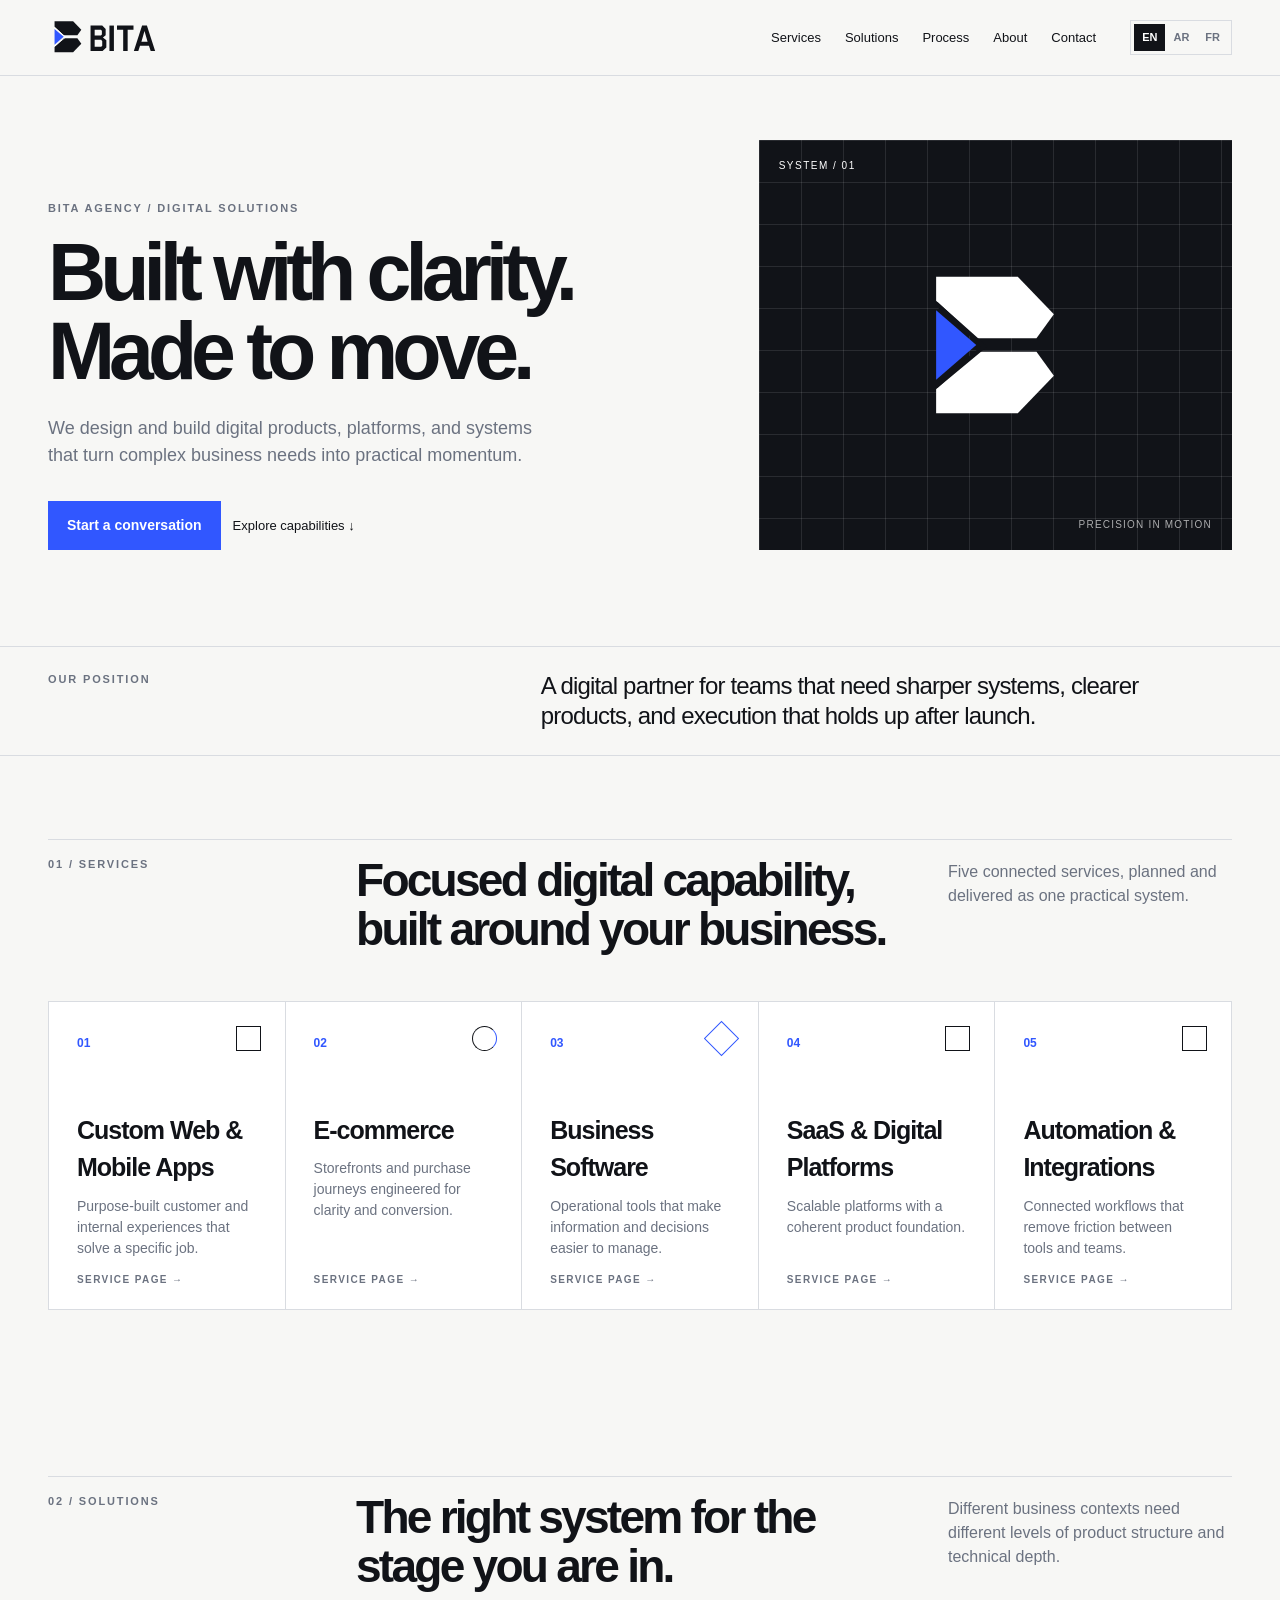
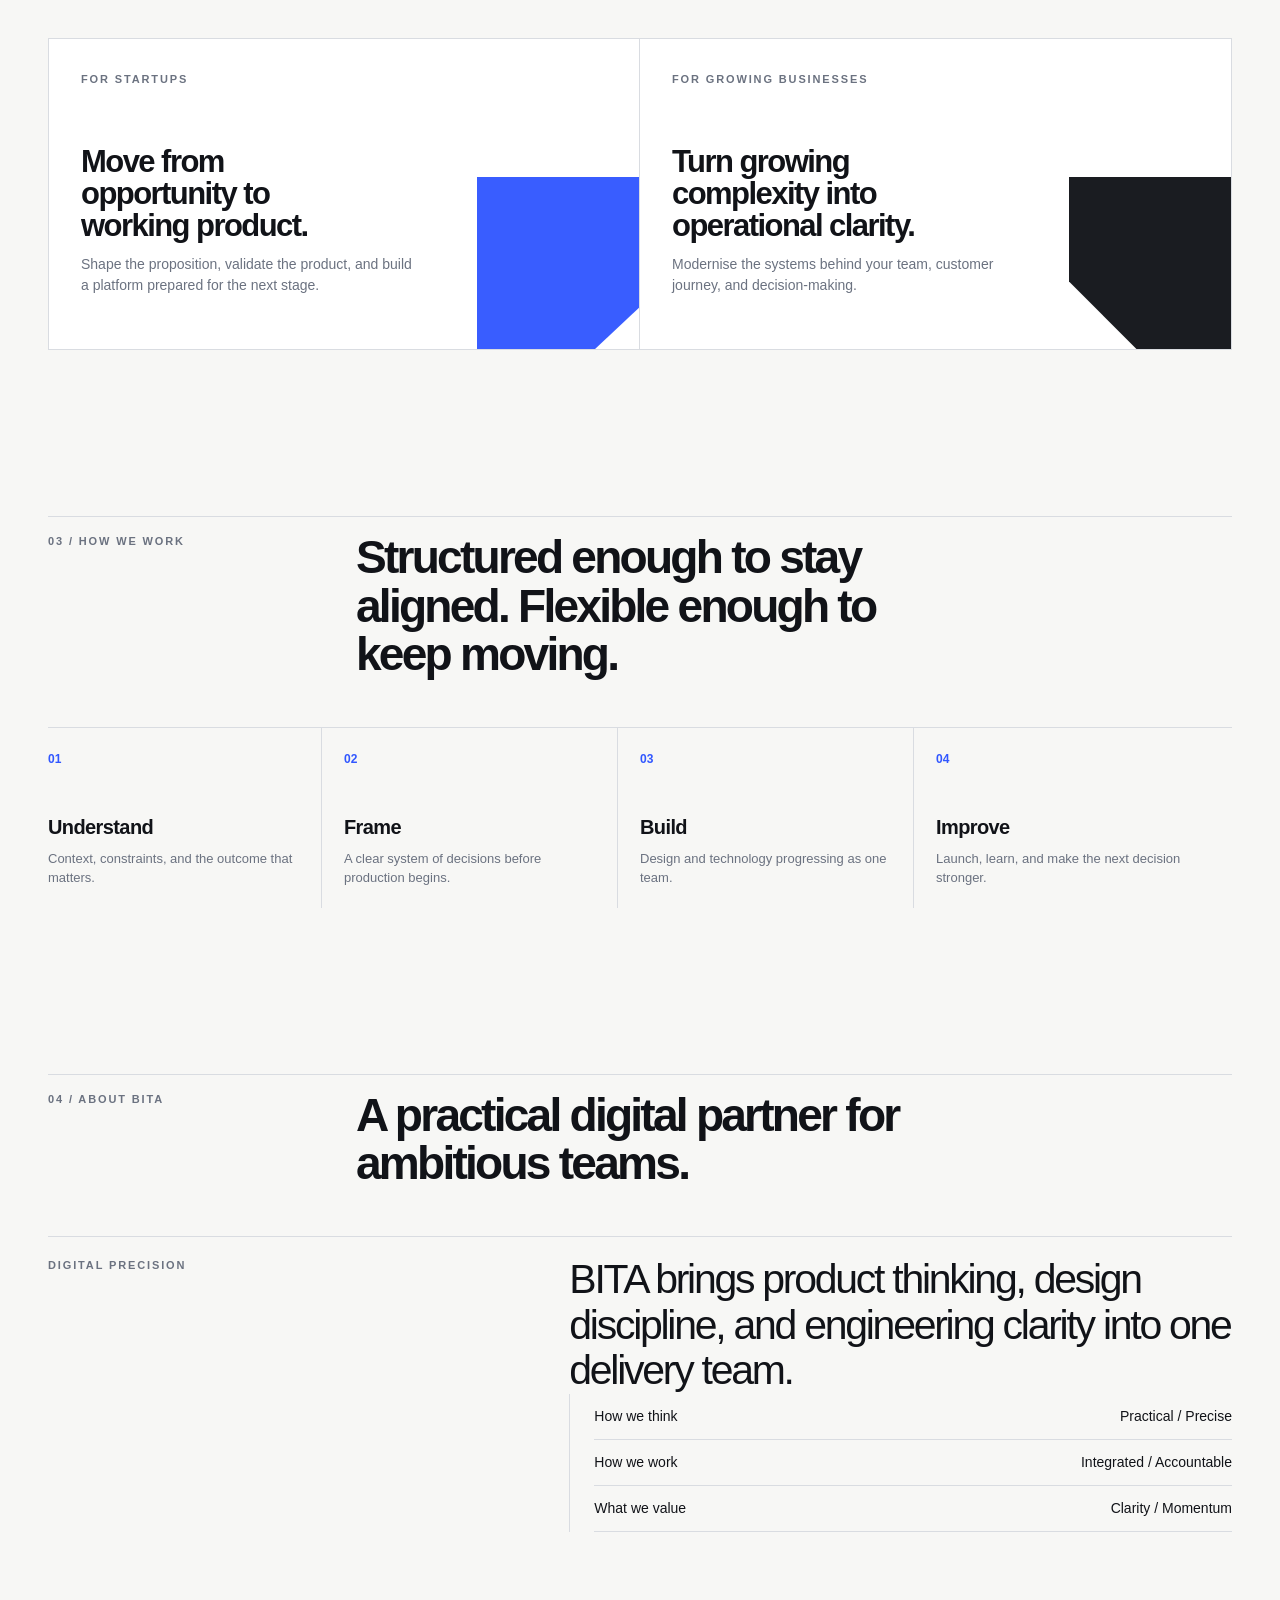
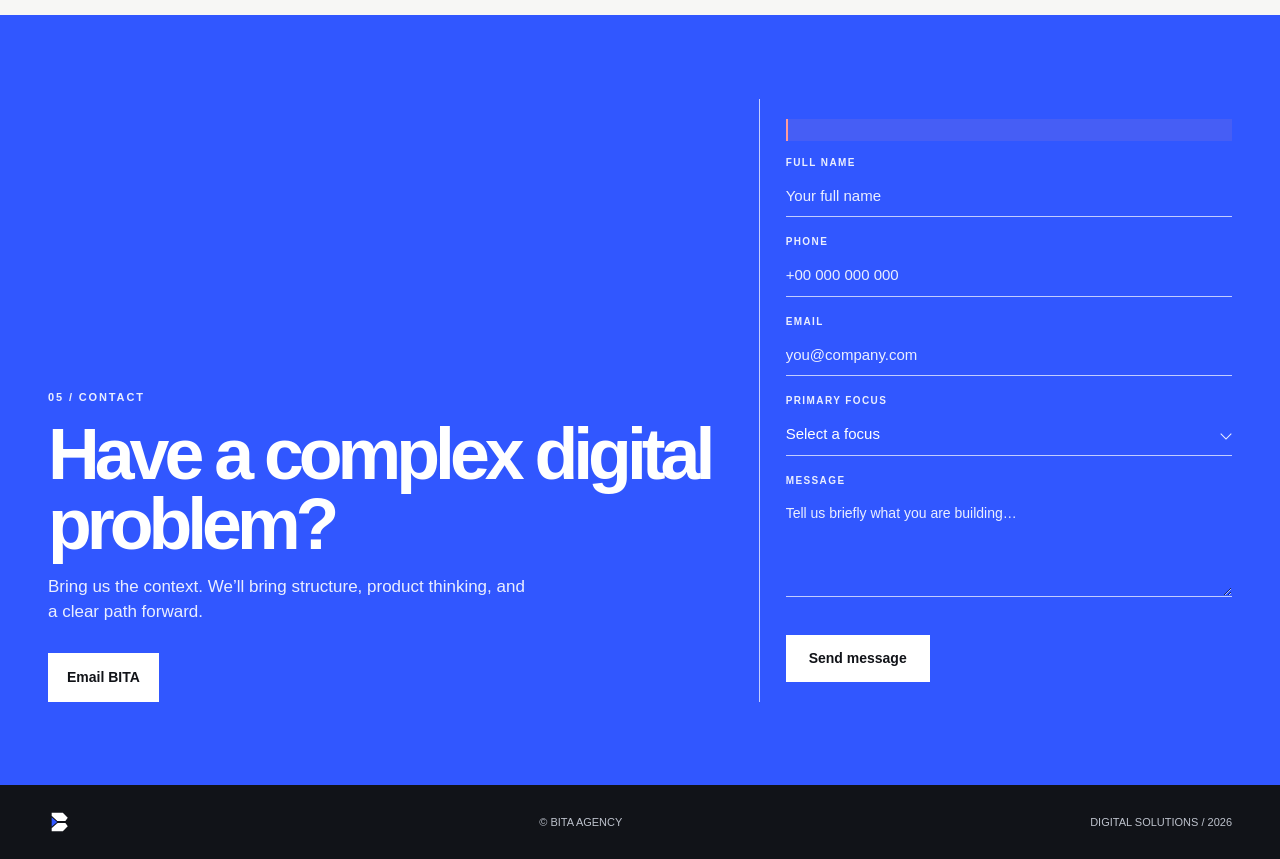
==== commit b08eeba1: "first commit" ====
--- a/index.html
+++ b/index.html
@@ -52,8 +52,8 @@
                 aria-label="Primary navigation"><button data-go="services"><span class="en">Services</span><span
                         class="ar">الخدمات</span><span class="fr">Services</span></button><button
                     data-go="solutions"><span class="en">Solutions</span><span class="ar">الحلول</span><span
-                        class="fr">Solutions</span></button><button
-                    data-go="process"><span class="en">Process</span><span class="ar">المنهجية</span><span
+                        class="fr">Solutions</span></button><button data-go="process"><span
+                        class="en">Process</span><span class="ar">المنهجية</span><span
                         class="fr">Méthode</span></button><button data-go="about"><span class="en">About</span><span
                         class="ar">من نحن</span><span class="fr">À propos</span></button><button data-go="contact"><span
                         class="en">Contact</span><span class="ar">تواصل</span><span class="fr">Contact</span></button>
@@ -137,10 +137,10 @@
                 </div>
                 <div class="services">
                     <article class="service"><span class="service-no">01</span><i class="line-icon"></i>
-                        <h3 class="en"><a class="service-link"
-                                href="services/custom-web-mobile-apps/index.html">Custom Web &amp; Mobile Apps</a></h3>
-                        <h3 class="ar"><a class="service-link"
-                                href="services/custom-web-mobile-apps/index.html">تطبيقات الويب والجوال المخصصة</a></h3>
+                        <h3 class="en"><a class="service-link" href="services/custom-web-mobile-apps/index.html">Custom
+                                Web &amp; Mobile Apps</a></h3>
+                        <h3 class="ar"><a class="service-link" href="services/custom-web-mobile-apps/index.html">تطبيقات
+                                الويب والجوال المخصصة</a></h3>
                         <h3 class="fr"><a class="service-link"
                                 href="services/custom-web-mobile-apps/index.html">Applications Web &amp; Mobile sur
                                 mesure</a></h3>
@@ -152,26 +152,24 @@
                             aria-hidden="true">Page service →</span>
                     </article>
                     <article class="service"><span class="service-no">02</span><i class="line-icon"></i>
-                        <h3 class="en"><a class="service-link"
-                                href="services/ecommerce/index.html">E-commerce</a></h3>
-                        <h3 class="ar"><a class="service-link"
-                                href="services/ecommerce/index.html">التجارة الإلكترونية</a></h3>
-                        <h3 class="fr"><a class="service-link"
-                                href="services/ecommerce/index.html">E-commerce</a></h3>
+                        <h3 class="en"><a class="service-link" href="services/ecommerce/index.html">E-commerce</a></h3>
+                        <h3 class="ar"><a class="service-link" href="services/ecommerce/index.html">التجارة
+                                الإلكترونية</a></h3>
+                        <h3 class="fr"><a class="service-link" href="services/ecommerce/index.html">E-commerce</a></h3>
                         <p class="en">Storefronts and purchase journeys engineered for clarity and conversion.</p>
                         <p class="ar">متاجر ومسارات شراء مصممة للوضوح والتحويل.</p>
-                        <p class="fr">Des boutiques et des parcours d’achat conçus pour la clarté et la conversion.</p><span
-                            class="service-go en" aria-hidden="true">Service page →</span><span
-                            class="service-go ar" aria-hidden="true">صفحة الخدمة ←</span><span class="service-go fr"
-                            aria-hidden="true">Page service →</span>
+                        <p class="fr">Des boutiques et des parcours d’achat conçus pour la clarté et la conversion.</p>
+                        <span class="service-go en" aria-hidden="true">Service page →</span><span class="service-go ar"
+                            aria-hidden="true">صفحة الخدمة ←</span><span class="service-go fr" aria-hidden="true">Page
+                            service →</span>
                     </article>
                     <article class="service"><span class="service-no">03</span><i class="line-icon"></i>
-                        <h3 class="en"><a class="service-link"
-                                href="services/business-software/index.html">Business Software</a></h3>
-                        <h3 class="ar"><a class="service-link"
-                                href="services/business-software/index.html">برمجيات الأعمال</a></h3>
-                        <h3 class="fr"><a class="service-link"
-                                href="services/business-software/index.html">Logiciels de gestion</a></h3>
+                        <h3 class="en"><a class="service-link" href="services/business-software/index.html">Business
+                                Software</a></h3>
+                        <h3 class="ar"><a class="service-link" href="services/business-software/index.html">برمجيات
+                                الأعمال</a></h3>
+                        <h3 class="fr"><a class="service-link" href="services/business-software/index.html">Logiciels de
+                                gestion</a></h3>
                         <p class="en">Operational tools that make information and decisions easier to manage.</p>
                         <p class="ar">أدوات تشغيلية تسهّل إدارة المعلومات والقرارات.</p>
                         <p class="fr">Des outils opérationnels qui simplifient la gestion de l’information et de la
@@ -180,27 +178,29 @@
                             aria-hidden="true">Page service →</span>
                     </article>
                     <article class="service"><span class="service-no">04</span><i class="line-icon"></i>
-                        <h3 class="en"><a class="service-link"
-                                href="services/saas-digital-platforms/index.html">SaaS &amp; Digital Platforms</a></h3>
-                        <h3 class="ar"><a class="service-link"
-                                href="services/saas-digital-platforms/index.html">منصات SaaS والمنتجات الرقمية</a></h3>
-                        <h3 class="fr"><a class="service-link"
-                                href="services/saas-digital-platforms/index.html">SaaS &amp; Plateformes
+                        <h3 class="en"><a class="service-link" href="services/saas-digital-platforms/index.html">SaaS
+                                &amp; Digital Platforms</a></h3>
+                        <h3 class="ar"><a class="service-link" href="services/saas-digital-platforms/index.html">منصات
+                                SaaS والمنتجات الرقمية</a></h3>
+                        <h3 class="fr"><a class="service-link" href="services/saas-digital-platforms/index.html">SaaS
+                                &amp; Plateformes
                                 numériques</a></h3>
                         <p class="en">Scalable platforms with a coherent product foundation.</p>
                         <p class="ar">منصات قابلة للتوسع بأساس منتج متماسك.</p>
                         <p class="fr">Des plateformes évolutives, bâties sur un socle produit cohérent.</p><span
-                            class="service-go en" aria-hidden="true">Service page →</span><span
-                            class="service-go ar" aria-hidden="true">صفحة الخدمة ←</span><span class="service-go fr"
-                            aria-hidden="true">Page service →</span>
+                            class="service-go en" aria-hidden="true">Service page →</span><span class="service-go ar"
+                            aria-hidden="true">صفحة الخدمة ←</span><span class="service-go fr" aria-hidden="true">Page
+                            service →</span>
                     </article>
                     <article class="service"><span class="service-no">05</span><i class="line-icon"></i>
                         <h3 class="en"><a class="service-link"
-                                href="services/automation-integrations/index.html">Automation &amp; Integrations</a></h3>
+                                href="services/automation-integrations/index.html">Automation &amp; Integrations</a>
+                        </h3>
                         <h3 class="ar"><a class="service-link"
                                 href="services/automation-integrations/index.html">الأتمتة والتكاملات</a></h3>
                         <h3 class="fr"><a class="service-link"
-                                href="services/automation-integrations/index.html">Automatisation &amp; Intégrations</a></h3>
+                                href="services/automation-integrations/index.html">Automatisation &amp; Intégrations</a>
+                        </h3>
                         <p class="en">Connected workflows that remove friction between tools and teams.</p>
                         <p class="ar">تدفقات عمل مترابطة تقلل الاحتكاك بين الأدوات والفرق.</p>
                         <p class="fr">Des flux de travail connectés qui suppriment les frictions entre les outils et les
@@ -256,7 +256,7 @@
                 </div>
             </div>
         </section>
-                <section class="section" id="process">
+        <section class="section" id="process">
             <div class="wrap">
                 <div class="section-head">
                     <div class="eyebrow en">03 / HOW WE WORK</div>
@@ -360,49 +360,164 @@
                             BITA</span></button>
                 </div>
                 <aside class="contact-side">
-                    <form class="contact-form" novalidate>
-                        <div class="field"><label for="cf-name"><span class="en">Full name</span><span class="ar">الاسم
-                                    الكامل</span><span class="fr">Nom complet</span></label><input id="cf-name"
-                                name="name" type="text" autocomplete="name" required
-                                data-ph="Your full name|اسمك الكامل|Votre nom complet"></div>
-                        <div class="field"><label for="cf-phone"><span class="en">Phone</span><span class="ar">رقم
-                                    الهاتف</span><span class="fr">Téléphone</span></label><input id="cf-phone"
-                                name="phone" type="tel" autocomplete="tel"
-                                data-ph="+00 000 000 000|+00 000 000 000|+33 6 00 00 00 00"></div>
-                        <div class="field"><label for="cf-email"><span class="en">Email</span><span class="ar">البريد
-                                    الإلكتروني</span><span class="fr">E-mail</span></label><input id="cf-email"
-                                name="email" type="email" autocomplete="email" required
-                                data-ph="you@company.com|you@company.com|vous@entreprise.fr"></div>
-                        <div class="field"><label for="cf-focus"><span class="en">Primary Focus</span><span
-                                    class="ar">محور التركيز الرئيسي</span><span class="fr">Priorité
-                                    principale</span></label><span class="sel"><select id="cf-focus" name="focus">
+
+                    <!-- حالة نجاح / فشل الإرسال -->
+                    <div class="contact-status" id="contact-status" role="status" aria-live="polite" aria-atomic="true">
+                    </div>
+
+                    <form id="contact-form" class="contact-form" action="https://formspree.io/f/mrpbjved" method="POST">
+
+                        <!-- Full name -->
+                        <div class="field">
+
+                            <label for="cf-name">
+                                <span class="en">Full name</span>
+                                <span class="ar">الاسم الكامل</span>
+                                <span class="fr">Nom complet</span>
+                            </label>
+
+                            <input id="cf-name" name="name" type="text" autocomplete="name" required data-fs-field
+                                data-ph="Your full name|اسمك الكامل|Votre nom complet">
+
+                            <span class="field-error" data-fs-error="name"></span>
+
+                        </div>
+
+
+                        <!-- Phone -->
+                        <div class="field">
+
+                            <label for="cf-phone">
+                                <span class="en">Phone</span>
+                                <span class="ar">رقم الهاتف</span>
+                                <span class="fr">Téléphone</span>
+                            </label>
+
+                            <input id="cf-phone" name="phone" type="tel" autocomplete="tel" data-fs-field
+                                data-ph="+00 000 000 000|+00 000 000 000|+33 6 00 00 00 00">
+
+                            <span class="field-error" data-fs-error="phone"></span>
+
+                        </div>
+
+
+                        <!-- Email -->
+                        <div class="field">
+
+                            <label for="cf-email">
+                                <span class="en">Email</span>
+                                <span class="ar">البريد الإلكتروني</span>
+                                <span class="fr">E-mail</span>
+                            </label>
+
+                            <input id="cf-email" name="email" type="email" autocomplete="email" required data-fs-field
+                                data-ph="you@company.com|you@company.com|vous@entreprise.fr">
+
+                            <span class="field-error" data-fs-error="email"></span>
+
+                        </div>
+
+
+                        <!-- Primary Focus -->
+                        <div class="field">
+
+                            <label for="cf-focus">
+                                <span class="en">Primary Focus</span>
+                                <span class="ar">محور التركيز الرئيسي</span>
+                                <span class="fr">Priorité principale</span>
+                            </label>
+
+                            <span class="sel">
+
+                                <select id="cf-focus" name="focus" data-fs-field>
+
                                     <option value="" data-t="Select a focus|اختر محور التركيز|Choisissez une priorité">
-                                        Select a focus</option>
+                                        Select a focus
+                                    </option>
+
                                     <option value="apps"
                                         data-t="Custom Web &amp; Mobile Apps|تطبيقات الويب والجوال المخصصة|Applications Web &amp; Mobile sur mesure">
-                                        Custom Web &amp; Mobile Apps</option>
+                                        Custom Web &amp; Mobile Apps
+                                    </option>
+
                                     <option value="ecommerce" data-t="E-commerce|التجارة الإلكترونية|E-commerce">
-                                        E-commerce</option>
+                                        E-commerce
+                                    </option>
+
                                     <option value="business-software"
-                                        data-t="Business Software|برمجيات الأعمال|Logiciels de gestion">Business
-                                        Software</option>
+                                        data-t="Business Software|برمجيات الأعمال|Logiciels de gestion">
+                                        Business Software
+                                    </option>
+
                                     <option value="saas"
                                         data-t="SaaS &amp; Digital Platforms|منصات SaaS والمنتجات الرقمية|SaaS &amp; Plateformes numériques">
-                                        SaaS &amp; Digital Platforms</option>
+                                        SaaS &amp; Digital Platforms
+                                    </option>
+
                                     <option value="automation"
                                         data-t="Automation &amp; Integrations|الأتمتة والتكاملات|Automatisation &amp; Intégrations">
-                                        Automation &amp; Integrations</option>
-                                    <option value="other" data-t="Other|أخرى|Autre">Other</option>
-                                </select></span></div>
-                        <div class="field"><label for="cf-message"><span class="en">Message</span><span
-                                    class="ar">الرسالة</span><span class="fr">Message</span></label><textarea
-                                id="cf-message" name="message" rows="4" required
+                                        Automation &amp; Integrations
+                                    </option>
+
+                                    <option value="other" data-t="Other|أخرى|Autre">
+                                        Other
+                                    </option>
+
+                                </select>
+
+                            </span>
+
+                            <span class="field-error" data-fs-error="focus"></span>
+
+                        </div>
+
+
+                        <!-- Message -->
+                        <div class="field">
+
+                            <label for="cf-message">
+
+                                <span class="en">Message</span>
+                                <span class="ar">الرسالة</span>
+                                <span class="fr">Message</span>
+
+                            </label>
+
+                            <textarea id="cf-message" name="message" rows="4" required data-fs-field
                                 data-ph="Tell us briefly what you are building…|أخبرنا باختصار بما تبنيه…|Dites-nous brièvement ce que vous construisez…"></textarea>
-                        </div><button class="button contact-submit" type="submit"><span class="en">Send
-                                message</span><span class="ar">إرسال الرسالة</span><span class="fr">Envoyer le
-                                message</span></button>
+
+                            <span class="field-error" data-fs-error="message"></span>
+
+                        </div>
+
+
+                        <!-- Form-level error -->
+                        <div class="contact-form-error" data-fs-error aria-live="polite"></div>
+
+
+                        <!-- Submit -->
+                        <button class="button contact-submit" type="submit" data-fs-submit-btn>
+
+                            <span class="submit-normal">
+
+                                <span class="en">Send message</span>
+                                <span class="ar">إرسال الرسالة</span>
+                                <span class="fr">Envoyer le message</span>
+
+                            </span>
+
+                            <span class="submit-loading">
+
+                                <span class="en">Sending…</span>
+                                <span class="ar">جارٍ الإرسال…</span>
+                                <span class="fr">Envoi…</span>
+
+                            </span>
+
+                        </button>
 
                     </form>
+
                 </aside>
             </div>
         </section>
--- a/assets/css/bita.css
+++ b/assets/css/bita.css
@@ -895,6 +895,49 @@
             color: #fff
         }
 
+        .field input.is-invalid,
+        .field select.is-invalid,
+        .field textarea.is-invalid {
+            border-bottom-color: #FF6B6B;
+            box-shadow: 0 1px 0 0 #FF6B6B
+        }
+
+        .field-error,
+        .contact-form-error {
+            display: block;
+            font-size: 12px;
+            line-height: 1.5;
+            color: #FF9B9B
+        }
+
+        .field-error:empty {
+            display: none
+        }
+
+        /* Outcome line for the submit. aria-live announces it, so it stays in
+           flow rather than overlaying anything the reader has to dismiss. */
+        .contact-status {
+            display: grid;
+            gap: 2px;
+            margin: 0 0 14px;
+            padding: 11px 14px;
+            border-inline-start: 2px solid #FF9B9B;
+            background: rgba(255, 155, 155, .1);
+            color: #FFD4D4;
+            font-size: 13px;
+            line-height: 1.5
+        }
+
+        .contact-status:empty {
+            display: none
+        }
+
+        .contact-status.is-ok {
+            border-inline-start-color: #7BE0A8;
+            background: rgba(123, 224, 168, .1);
+            color: #CFF5E0
+        }
+
         .contact-form .contact-submit {
             justify-self: start;
             margin: 4px 0 0;
@@ -904,6 +947,25 @@
             color: var(--ink);
             font-weight: 650;
             cursor: pointer
+        }
+
+        .contact-form.is-sending .contact-submit {
+            opacity: .72;
+            cursor: progress
+        }
+
+        /* One label at a time. The loading copy is present in the markup from
+           the start so the swap costs no layout shift and no reflow. */
+        .submit-loading {
+            display: none
+        }
+
+        .is-sending .submit-loading {
+            display: inline
+        }
+
+        .is-sending .submit-normal {
+            display: none
         }
 
         .contact-form .sample-note {
